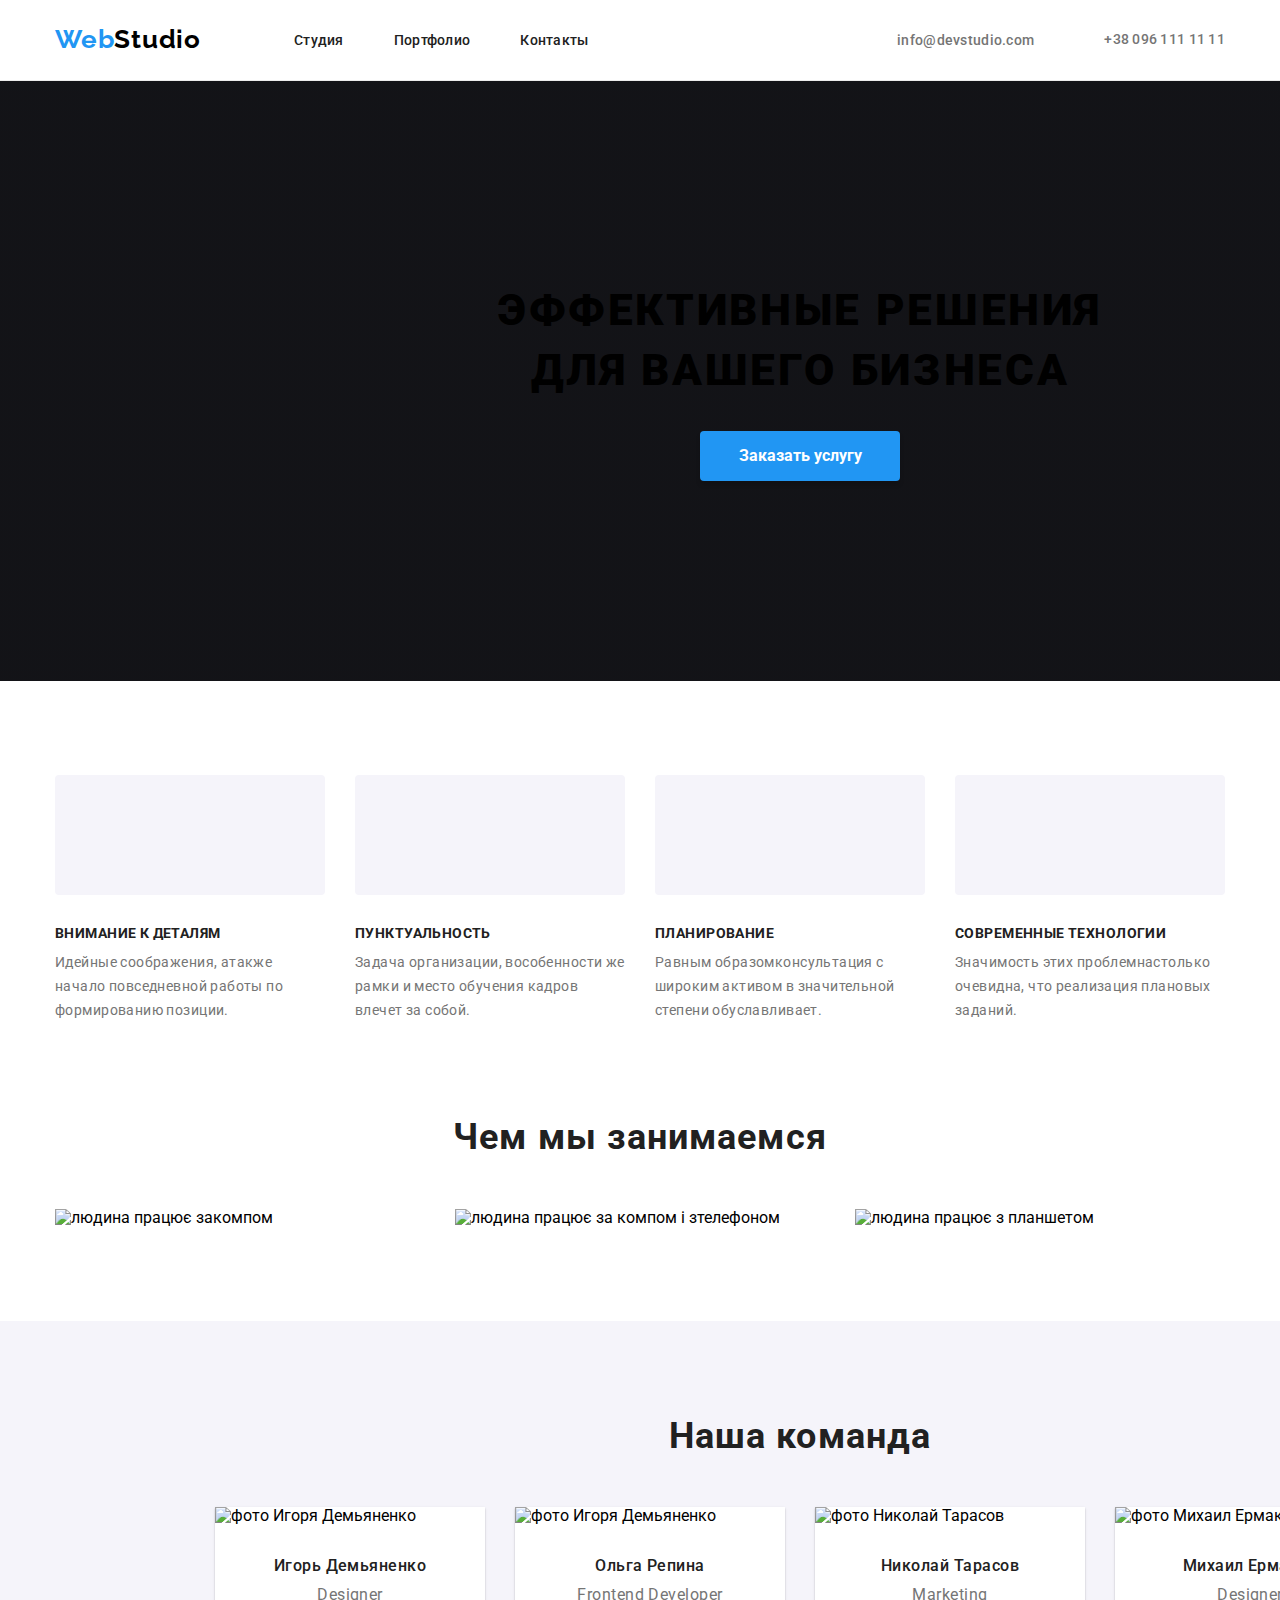
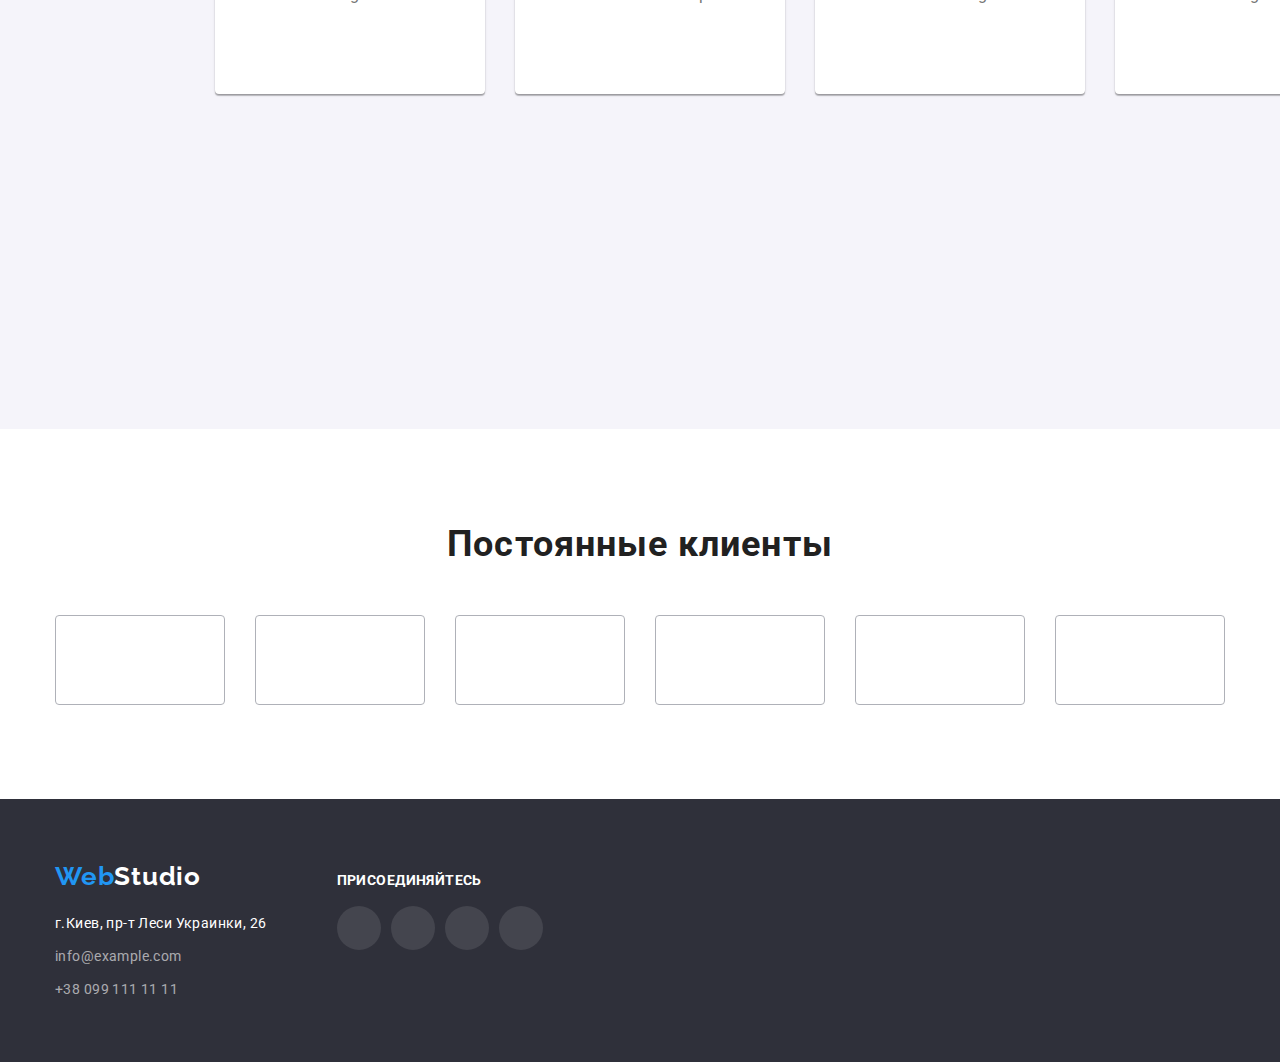
==== index.html @ 455d29f3 "Add files via upload" ====
<!DOCTYPE html>

<html lang="ru">

<head>
    <meta charset="UTF-8">
    <meta name="viewport" content="width=device-width, initial-scale=1.0">
    <title>Studio</title>
    <link rel="stylesheet"
href="https://cdnjs.cloudflare.com/ajax/libs/modern-normalize/1.0.0/modern-normalize.min.css">
    <link rel="stylesheet" href="./style.css">
    <link rel="preconnect" href="https://fonts.gstatic.com"/>
<link href="https://fonts.googleapis.com/css2?family=Raleway:wght@700&family=Roboto:wght@400;500;700;900&display=swap"
rel="stylesheet">
</head>
<body>
        <!--Header-->

            <header class="header">
                <div class="navigation-adress conteiner">
                    <nav class="navigation">
                        <a href="#" class="navigation-link"><span
class="logo-blue">Web</span><span class="logo-black">Studio</span></a>
                        <ul class="navigation-menu">
                            <li class="navigation-item"><a href="#"
class="link-to-swith studio current">Студия</a></li>
                            <li class="navigation-item"><a
href="./portfolio.html" class="link-to-swith">Портфолио</a></li>
                            <li class="navigation-item"><a href="#"
class="link-to-swith">Контакты</a></li>
                        </ul>
                    </nav>
                    <address class="header-adress">
                        <div class="header-adress-logo">
                            <a class="adress-mail-header"href="mailto:info@devstudio.com"><svg class="header-adress-icon" width="16" height="12">
                                <use href="./imagine/symbol-defs.svg#icon-mail"></use></svg>info@devstudio.com</a>
                                <a class="adress-tel-header"href="tel:+380961111111">
                                <svg class="header-adress-icon" width="10" height="16">
                                <use href="./imagine/symbol-defs.svg#icon-tell"></use></svg> +38 096 111 11 11</a>
                        </div>
                    </address>
                </div>
            </header>

    <!--main section-->
    <main>
        <!--HERO-->
         <section>
             <div class="hero-foto">
                <div class="section-hero conteiner">
                    <h1 class="section-h1"> эффективные решения<br> для вашего бизнеса</h1>
                    <button class="modal-btn-header" type="button">Заказать услугу</button>
             </div>
             </div>
            
         </section >
                <!--benefits-->
        
            <section class="benefits">
                <div class="conteiner">
                <h2 class="benefits-h2" hidden> Benefits</h2>
                <ul class="benefits-list">
                    <li class="benefits-list-item icon-antena">
                        <h3 class="benefits-h2"> Внимание к деталям</h3>
                        <P class="benefits-p"> Идейные соображения, атакже начало повседневной работы по формированию позиции. </P>
                    </li>
                    <li class="benefits-list-item icon-clock">
                                                <h3 class="benefits-h2"> Пунктуальность</h3>
                        <P class="benefits-p"> Задача организации, вособенности же рамки и место обучения кадров влечет за собой.
                        </P>
                    </li>
                    <li class="benefits-list-item icon-diagram">
                        
                        <h3 class="benefits-h2">Планирование</h3>
                        <P class="benefits-p"> Равным образомконсультация с широким активом в значительной степени обуславливает.
                        </P>
                    </li>
                    <li class="benefits-list-item icon-astronaut">
                        
                        <h3 class="benefits-h2"> Современные технологии</h3>
                        <P class="benefits-p"> Значимость этих проблемнастолько очевидна, что реализация плановых заданий.</P>
                    </li>
                </ul>
            </div>
            </section>
        

        <!-- what we doing-->
        <section>
                <div class="what-we-doing conteiner">
                    <h2 class="what-we-doing-h2">Чем мы занимаемся</h2>
                    <ul class="what-we-doing-img-list">
                        <li class="what-we-doing-img"><img src="./imagine/box1.jpg" width="370" alt="людина працює закомпом"></li>
                        <li class="what-we-doing-img"><img src="./imagine/box2.jpg" width="370"
                                alt="людина працює за компом і зтелефоном"></li>
                        <li class="what-we-doing-img"><img src="./imagine/box3.jpg" width="370" alt="людина працює з планшетом"></li>
                    </ul>
                </div>
        </section>
               <!--Team-->
       
            <section class="team">
                <div class="div-our-team conteiner">
                <h2 class="our-team">Наша команда</h2>
                 <ul class="our-team-list">
                    <li class="our-team-img"><img src="./imagine/img1.jpg" width="270" alt="фото Игоря Демьяненко">
                        <h3 class="our-team-h3"> Игорь Демьяненко</h3>
                        <p class="our-team-p" lang="en">Designer</P>
                        <ul class="our-team-socil-links">
                            <li class="li-class"><a href="#"> <svg class="our-team-socil-item" width="20" height="20"><use href="./imagine/symbol-defs.svg#icon-ins"></use></svg></a>            
                            </li>
                            <li class="li-class"><a href="#"> <svg class="our-team-socil-item" width="20" height="20"><use href="./imagine/symbol-defs.svg#icon-twit"></use></svg></a> </li>
                            <li class="li-class"><a href="#"> <svg class="our-team-socil-item" width="20" height="20"><use href="./imagine/symbol-defs.svg#icon-fb"></use></svg></a>  </li>
                            <li class="li-class"><a href="#"> <svg class="our-team-socil-item" width="20" height="20"><use href="./imagine/symbol-defs.svg#icon-link"></use></svg></a>  </li>
                        </ul>
                    </li>
                    <li class="our-team-img"><img src="./imagine/img2.jpg" width="270" alt="фото Игоря Демьяненко">
                        <h3 class="our-team-h3"> Ольга Репина</h3>
                        <p class="our-team-p" lang="en">Frontend Developer</p>
                        <ul class="our-team-socil-links">
                            <li class="li-class"><a href="#"> <svg class="our-team-socil-item" width="20" height="20"><use href="./imagine/symbol-defs.svg#icon-ins"></use></svg></a>            
                            </li>
                            <li class="li-class"><a href="#"> <svg class="our-team-socil-item" width="20" height="20"><use href="./imagine/symbol-defs.svg#icon-twit"></use></svg></a> </li>
                            <li class="li-class"><a href="#"> <svg class="our-team-socil-item" width="20" height="20"><use href="./imagine/symbol-defs.svg#icon-fb"></use></svg></a>  </li>
                            <li class="li-class"><a href="#"> <svg class="our-team-socil-item" width="20" height="20"><use href="./imagine/symbol-defs.svg#icon-link"></use></svg></a>  </li>
                        </ul>
                    </li>
                    <li class="our-team-img"><img src="./imagine/img3.jpg" width="270" alt="фото Николай Тарасов">
                        <h3 class="our-team-h3"> Николай Тарасов</h3>
                        <p class="our-team-p" lang="en">Marketing</p>
                        <ul class="our-team-socil-links">
                            <li class="li-class"><a href="#"> <svg class="our-team-socil-item" width="20" height="20"><use href="./imagine/symbol-defs.svg#icon-ins"></use></svg></a>            
                            </li>
                            <li class="li-class"><a href="#"> <svg class="our-team-socil-item" width="20" height="20"><use href="./imagine/symbol-defs.svg#icon-twit"></use></svg></a> </li>
                            <li class="li-class"><a href="#"> <svg class="our-team-socil-item" width="20" height="20"><use href="./imagine/symbol-defs.svg#icon-fb"></use></svg></a>  </li>
                            <li class="li-class"><a href="#"> <svg class="our-team-socil-item" width="20" height="20"><use href="./imagine/symbol-defs.svg#icon-link"></use></svg></a>  </li>
                        </ul>
                    </li>
                    <li class="our-team-img"><img src="./imagine/img4.jpg" width="270" alt="фото Михаил Ермаков">
                        <h3 class="our-team-h3"> Михаил Ермаков</h3>
                        <p class="our-team-p" lang="en">Designer</p>
                        <ul class="our-team-socil-links">
                            <li class="li-class"><a href="#"> <svg class="our-team-socil-item" width="20" height="20"><use href="./imagine/symbol-defs.svg#icon-ins"></use></svg></a>            
                            </li>
                            <li class="li-class"><a href="#"> <svg class="our-team-socil-item" width="20" height="20"><use href="./imagine/symbol-defs.svg#icon-twit"></use></svg></a> </li>
                            <li class="li-class"><a href="#"> <svg class="our-team-socil-item" width="20" height="20"><use href="./imagine/symbol-defs.svg#icon-fb"></use></svg></a>  </li>
                            <li class="li-class"><a href="#"> <svg class="our-team-socil-item" width="20" height="20"><use href="./imagine/symbol-defs.svg#icon-link"></use></svg></a>  </li>
                        </ul>
                    </li>
                </ul>
            </div>
            </section>
            <!-- regular client -->
            <section class="regular-client">
                <div class="regular-client-div conteiner">
                    <h3 class="our-team"> Постоянные клиенты</h3>
                <ul class="regular-client-logo">
                    <li class="regular-client-img logo1"><a href="#"><svg class=svg-logo1><use href="./imagine/symbol-defs(2).svg#icon-logo1"></use></svg></a>
                    </li>
                    <li class="regular-client-img logo2"><a href="#"><svg class=svg-logo1><use href="./imagine/symbol-defs(2).svg#icon-logo2"></use></svg></a>
                    </li>
                    <li class="regular-client-img logo3"><a href="#"><svg class=svg-logo1><use href="./imagine/symbol-defs(2).svg#icon-logo3"></use></svg></a>
                    </li>
                    <li class="regular-client-img logo4"><a href="#"><svg class=svg-logo1><use href="./imagine/symbol-defs(2).svg#icon-logo4"></use></svg></a>
                    </li>
                    <li class="regular-client-img logo5"><a href="#"><svg class=svg-logo1><use href="./imagine/symbol-defs(2).svg#icon-logo5"></use></svg></a>
                    </li>
                    <li class="regular-client-img logo6"><a href="#"><svg class=svg-logo1><use href="./imagine/symbol-defs(2).svg#icon-logo6"></use></svg></a>
                    </li>
                </ul>
                </div>
                 
            </section>
       
    </main>

    <!--Footer-->
            <footer class="footer" >
                <div class="all-footer conteiner">
                    <div class="logo-adress">
                        <a href="#" class="navigation-link footer"><span class="logo-blue">Web</span><span class="logo-white">Studio</span></a>
                        <address class="footer-adress"> <a class="footer-adress-map" href="https://goo.gl/maps/pfqSpMcwWY89Kn897" target="_blank"
                                rel="nofollow noopener">г.Киев, пр-т Леси Украинки, 26</a>
                            <a class="adress-mail-footer" href="mailto:info@example.com">info@example.com</a>
                            <a class="adress-tel-footer" href="tel:+380991111111">+38 099 111 11 11</a>
                        </address>
                       </div>
                        <div class="social-link-b">
                        <b class="appeal">присоединяйтесь</b>
                        <ul class="our-team-socil-links">
                            <li class="li-class"><a href="#"> <svg class="our-team-socil-item" width="20" height="20"><use href="./imagine/symbol-defs.svg#icon-ins"></use></svg></a>            
                            </li>
                            <li class="li-class"><a href="#"> <svg class="our-team-socil-item" width="20" height="20"><use href="./imagine/symbol-defs.svg#icon-twit"></use></svg></a> </li>
                            <li class="li-class"><a href="#"> <svg class="our-team-socil-item" width="20" height="20"><use href="./imagine/symbol-defs.svg#icon-fb"></use></svg></a>  </li>
                            <li class="li-class"><a href="#"> <svg class="our-team-socil-item" width="20" height="20"><use href="./imagine/symbol-defs.svg#icon-link"></use></svg></a>  </li>
                        </ul>
                        </div>
                </div>
                
        </footer>
    

 </body>

</html>
---- style.css ----
ul {
  list-style: none;
}

:root {
  --accent-color: #2196f3;
  --header-logo-lang: "Raleway", sans-serif;
  --main-lang: "Roboto", sans-serif;
  --main-text-color: #757575;
  --text-p: #212121;
}
h1,
h2,
h3,
h4,
h5,
h6 {
  margin: 0;
}
ul,
ol {
  margin: 0;
  padding: 0;
}

p {
  margin: 0;
}
/*Прибирає зайві паддінги в 4 hx*/
img {
  display: block;
  max-width: 100%;
  height: auto;
}
/*overflow: hidden; приховує все, що витікає за межі бордера (бордера-радіуса)*/

body {
  font-family: var(--main-lang);
}

.navigation-menu .current {
  color: #212121;
}
.conteiner {
  width: 1200px;
  padding: 0 15px;
  margin: 0 auto;
  display: flex;
  align-items: center;
}

.conteiner.portfolio {
  width: 1200px;
}
/*---header--*/
.navigation-adress {
  display: flex;
  align-items: center;
  padding-top: 24px;
  padding-bottom: 25px;
  padding-left: 15px;
  padding-right: 15px;
  }

.header {
  max-width: 1600px;
  border-bottom: 1px solid #ECECEC;
  margin: auto;
  }

.header.conteiner {
  display: flex;
}
.navigation {
  display: flex;
}
.navigation-menu {
  display: flex;
  align-items: center;
}
.navigation-link {
  margin-right: 93px;
  align-items: baseline;
}
.header-adress-icon{
  margin-right: 10px;
  fill: #757575;
}
.header-adress-icon:hover,
.header-adress-icon:focus {
  fill: #2196f3;
}

.header-adress {
  margin-left: auto;
  align-items: center;
}
.adress-tel-header {
  margin-left: 50px;
}
.header-adress-logo{
  display: flex;
  align-items: flex-end;
}
a {
  text-decoration: none;
}

.navigation {
  font-family: var(--header-logo-lang);
}
.navigation-link {
  font-family: var(--header-logo-lang);
  font-weight: 700;
  font-size: 26px;
  line-height: 1.192;
  letter-spacing: 0.03em;
}
.navigation-link .logo-blue {
  font-weight: 700;
  font-style: normal;
  font-size: 26px;
  line-height: 1.192;
  letter-spacing: 0.03em;
  color: #2196f3;
}
.navigation-link .logo-black {
  font-weight: 700;
  font-size: 26px;
  line-height: 1.192;
  letter-spacing: 0.03em;
  color: #000000;
}
.navigation-item:not(:last-child) {
  margin-right: 50px;
}
.navigation {
  align-items: stretch;
}
.navigation-item {
  font-family: var(--main-lang);
  font-weight: 500;
  font-size: 14px;
  line-height: 1.142;
  letter-spacing: 0.02em;
  color: var(--text-p);
}
.navigation-item.current {
  color: var(--accent-color);
}

.modal-btn-header {
  display: block;
  margin: 0 auto;
  margin-top: 30px;
  font-style: normal;
  font-weight: 700;
  font-size: 16px;
  line-height: 1.875;
  min-width: 200px;
    background: #2196f3;
  box-shadow: 0px 4px 4px rgba(0, 0, 0, 0.15);
  border-radius: 4px;
  color: #ffffff;
  border: 0;
  cursor: pointer;
  padding: 10px 32px;
}

/* Це спеціально зроблено. Я знаю, що можно було в один клас, але мені
так поки більш зрозуміло */
.adress-mail-header:hover,
.adress-mail-header:focus,
.adress-tel-header:hover,
.adress-tel-header:focus,
.footer-adress-map:hover,
.footer-adress-map:focus,
.adress-tel-footer:hover,
.adress-tel-footer:focus,
.adress-mail-footer:hover,
.adress-mail-footer:focus {
  color: var(--accent-color);
}
.navigation-item.current:hover,
.navigation-item.current:focus,
.link-to-swith:hover,
.link-to-swith:focus {
  color: var(--accent-color);
}
.links-list-item:hover,
.links-list-item:focus,
.modal-btn:hover,
.modal-btn:focus {
  color: #ffffff;
  background: #2196f3;
}

/*---header end---*/

/*---section-hero---*/
.hero-foto{
  width: 1600px;
  height: 600px;
  background-image: linear-gradient( to right, rgba(47, 48, 58, 0.4), rgba(47, 48, 58, 0.4)), url(./imagine/Imgfirstfoto\ \(1\).jpg);
  margin: auto;
  background-color: black;
 }

.section-hero {
  padding-top: 200px;
   padding-bottom: 200px;
    max-width: 1600px;
    height: 600px;
   margin-left: auto;
  margin-right: auto;
  display: block;
     
} 

.adress-mail-header,
.adress-tel-header {
  display: flex;
  font-family: "Roboto", sans-serif;
  font-style: normal;
  font-weight: 500;
  font-size: 14px;
  line-height: 1.142;
  letter-spacing: 0.02em;
  color: #757575;
  align-items: center;
}
.section-h1 {
  margin: 0 auto;
  min-width: 696px;
  font-weight: 900;
  font-size: 44px;
  line-height: 1.363;
  letter-spacing: 0.06em;
  text-transform: uppercase;
  text-align: center;
      justify-content: center;
  /* color: #ffffff; */
}

.links-list-item {
  font-family: "Roboto", sans-serif;
  background: #f5f4fa;
  border-radius: 4px;
  font-weight: 700;
  font-size: 16px;
  line-height: 1.875;
  display: flex;
  align-items: center;
  text-align: center;
  letter-spacing: 0.06em;
  color: #212121;
  border: 0;
  cursor: pointer;
}
.benefits-list-item:not(:last-child) {
  margin-right: 30px;
  min-width: 270px;
}

/*---section-hero end---*/
/*---section-benefits---*/
.benefits-list-item::before{
    width: 270px;
  height: 120px;
  display: block;
  content: "";
  background-color: #F5F4FA;
  border-radius: 4px;
  background-repeat: no-repeat;
  background-position: center;
}
.benefits-list-item.icon-antena::before{
  background-image: url(./imagine/antenna1.svg);
}
.benefits-list-item.icon-clock::before{
  background-image: url(./imagine/clock1.svg);
}
.benefits-list-item.icon-diagram::before{
  background-image: url(./imagine/diagram1.svg);
}
.benefits-list-item.icon-astronaut::before{
  background-image: url(./imagine/astronaut1.svg);
}
.what-we-doing {
  padding-bottom: 94px;
  padding-top: 94px;
  display: block;
  }
.what-we-doing-img-list {
  display: flex;
}
.benefits-h2 {
  margin-bottom: 10px;
}
.benefits-list {
  padding-top: 94px;
  display: flex;
}
.benefits-h2 {
  min-width: 270px;
  margin-top: 30px;
  font-weight: 700;
  font-size: 14px;
  line-height: 1.143;
  letter-spacing: 0.03em;
  text-transform: uppercase;
  color: var(--text-p);
}

.benefits-p {
  font-weight: 400;
  font-size: 14px;
  line-height: 1.714;
  letter-spacing: 0.03em;
  color: var(--main-text-color);
}
/*---section-benefits- end--*/

/*what we doing*/
.what-we-doing-h2 {
  margin-bottom: 50px;
  display: flex;
  justify-content: center;
  min-width: 376px;   
font-weight: 700;
font-size: 36px;
line-height: 1.166;
text-align: center;
letter-spacing: 0.03em;

color: #212121;
}
.what-we-doing-img:not(:last-child) {
  margin-right: 30px;
}

/*what we doing end*/

/*Team*/
.team{
  height: 708px;
  min-width: 1600px;
  background: #F5F4FA;
  
}
.our-team {
  margin-bottom: 50px;
  font-weight: 700;
  font-size: 36px;
  line-height: 1.167;
  text-align: center;
  letter-spacing: 0.03em;
  color: var(--text-p);
}
.our-team-list {
  display: flex;
  justify-content: center;
}
.div-our-team{
  padding-top: 94px;
  padding-bottom: 94px;
  display: block;
}

.our-team-img{
background: #FFFFFF;
box-shadow: 0px 1px 3px rgba(0, 0, 0, 0.12), 0px 1px 1px rgba(0, 0, 0, 0.14), 0px 2px 1px rgba(0, 0, 0, 0.2);
border-radius: 0px 0px 4px 4px;

}
.our-team-img:not(:last-child) {
  margin-right: 30px;
}
.our-team-h3 {
  text-align: center;
  margin-top: 30px;
  margin-bottom: 10px;
  font-weight: 500;
  font-size: 16px;
  line-height: 1.188;
  letter-spacing: 0.03em;
  color: var(--text-p);
}
.our-team-p {
  font-weight: 400;
  font-size: 16px;
  line-height: 1.188;
  text-align: center;
  letter-spacing: 0.03em;
  color: var(--main-text-color);
}
.our-team-socil-item{
  display: block;
  fill: #757575;
    }
.li-class{
padding: 12px 12px;
border-radius: 50%;
}
.our-team-socil-item:hover{
  fill: #FFFFFF;
}
.li-class:hover{
  background-color: var(--accent-color);
}
.li-class:not(:last-child){
margin-right: 10px
} 
.our-team-socil-links{
  display: flex;
  padding: 0;
  margin: 0;
  list-style: none;
  margin-top: 16px;
  margin-bottom: 30px;
  justify-content: center;
 }
 
/*team-end--*/

/* regular cliens */
.svg-logo1:hover,
.svg-logo1:focus{
  fill: #2196f3;
}
.regular-client-div{
  display: block;
  padding-top: 94px;
  padding-bottom: 94px;
}
.regular-client-logo{
  display: flex;
}
.regular-client-img:not(:last-child) {
  margin-right: 30px;
  min-width: 170px;
}
.regular-client-img:hover{
border: 1px solid #2196f3;
}
.regular-client-img{
width: 170px;
height: 90px;
display: block;
content: "";
background-color: #ffffff;
border: 1px solid #AFB1B8;
border-radius: 4px;
background-repeat: no-repeat;
background-position: center;
cursor: pointer;
}
.svg-logo1{
  padding: 20px 63px;
   width: 170px;
  height: 90px;
  fill: #AFB1B8;

}
.svg-logo1{
  padding: 20px 63px;
   width: 170px;
  height: 90px;
  fill: #AFB1B8;

}
.svg-logo2{
  padding: 19px 65px;
   width: 170px;
  height: 90px;
  fill: #AFB1B8;

}
.svg-logo3{
  padding: 24px 64px;
   width: 170px;
  height: 90px;
  fill: #AFB1B8;

}
.svg-logo4{
  padding: 24px 45px;
   width: 170px;
  height: 90px;
  fill: #AFB1B8;

}
.svg-logo5{
  padding: 22px 55px;
   width: 170px;
  height: 90px;
  fill: #AFB1B8;

}
.svg-logo1{
  padding: 22px 41px;
   width: 170px;
  height: 90px;
  fill: #AFB1B8;

}
/* .regular-client-img.logo1::before{
  background-image: url(./imagine/logo1.svg);
}
.regular-client-img.logo2::before{
  background-image: url(./imagine/logo2.svg);
}
.regular-client-img.logo3::before{
  background-image: url(./imagine/logo3.svg);
}
.regular-client-img.logo4::before{
  background-image: url(./imagine/logo4.svg);
      }
.regular-client-img.logo5::before{
  background-image: url(./imagine/logo5.svg);
}
.regular-client-img.logo6::before{
  background-image: url(./imagine/logo6.svg);
} */


/*footer*/
.footer-adress-map {
  font-style: normal;
  text-decoration: none;
  font-weight: 400;
  font-size: 14px;
  line-height: 1.714;
  letter-spacing: 0.03em;
  color: #ffffff;
}
.adress-mail-footer,
.adress-tel-footer {
  font-family: "Roboto", sans-serif;
  font-style: normal;
  font-weight: 400;
  font-size: 14px;
  line-height: 1.714;
  letter-spacing: 0.03em;
  color: rgba(255, 255, 255, 0.6);
}
.footer-adress {
  margin-top: 20px;
}
.footer-adress {
  display: flex;
  flex-direction: column;
}
.footer-adress-map,
.adress-mail-footer {
  margin-bottom: 9px;
}
.footer {
  flex-grow: 1;
  max-width: 1600px;
  background-color: #2F303A;
  margin: auto;
}
.logo-adress{
padding-bottom: 60px;
padding-top: 60px;
margin-right: 70px;

}
.logo-white {
  font-weight: 700;
  font-size: 26px;
  line-height: 1.192;
  letter-spacing: 0.03em;
  color: #ffffff;
}
.appeal{
font-style: normal;
font-weight: 700;
font-size: 14px;
line-height: 1.142;
letter-spacing: 0.03em;
text-transform: uppercase;
color: #FFFFFF;
}
.social-link-b{
  padding-top: 72px;
  
}
.all-footer{
display: flex;
align-items:baseline;
}
.social-item{
  display: flex;
  margin-top: 20px;
}
.footer .our-team-socil-item{
  fill:#FFFFFF ;
}
.footer .li-class{
 background: rgba(255, 255, 255, 0.1);
}
.footer .li-class:hover,
.footer .li-class:focus
{
 background: var(--accent-color);
}

/*footer end*/

/* Portfolio */
.portfolio-main{
  max-width: 1600px;
  margin: auto;
}
.portfolio-main-div{
display: block;
}
.links-list {
  display: flex;
  justify-content: center;
  padding-top: 94px;
  padding-bottom: 50px;
}
.links-list-item {
  min-width: 73px;
  display: block;
  font-family: "Roboto", sans-serif;
  font-weight: 500;
  font-size: 16px;
  border-radius: 4px;
  line-height: 1.625;
  letter-spacing: 0.03em;
  color: var(--text-p);
  padding: 6px 22px;
}

.link-list-btn:not(:last-child) {
  margin-right: 8px;
}

.portfolio-projects-fig {
  font-style: normal;
  font-weight: 700;
  font-size: 18px;
  line-height: 2;
  letter-spacing: 0.06em;
  color: var(--text-p);
}
.portfolio-projects-p {
  font-style: normal;
  font-weight: 400;
  font-size: 16px;
  line-height: 1.875;
  letter-spacing: 0.03em;
  color: var(--main-text-color);
}
.portfolio-projects {
  display: flex;
  flex-wrap: wrap;
  padding-bottom: 94px;
   }

.portfolio-projects-link {
  min-width: 370px;
  margin-left: 30px;
  margin-bottom: 30px;
  flex-basis: calc(100% / 3 - 30px);
}
.portfolio-projects-link:hover{
  box-shadow: 0px 1px 1px rgba(0, 0, 0, 0.12), 0px 4px 4px rgba(0, 0, 0, 0.06), 1px 4px 6px rgba(0, 0, 0, 0.16);
}
  .border-link{
  border-right: 1px solid #EEEEEE;
  border-left: 1px solid #EEEEEE;
  border-bottom: 1px solid #EEEEEE;
  padding: 20px 24px;
  }

.portfolio-projects-link:nth-child(-n + 3) {
  margin-top: 0;
}
.portfolio-projects-link:nth-child(3n + 1) {
  margin-left: 0;
}

.visiility {
  visibility: hidden;
}
a:visited.footer-adress-map {
  color: #ffffff;
}

a:visited.link-to-swith.studio {
  color: #2196f3;
}
a:visited.adress-mail-footer,
.adress-tel-footer {
  color: rgba(255, 255, 255, 0.6);
}
/* a:visited.link-to-swith {
  color: #212121;
} */
.link-to-swith {
  color: #212121;
}
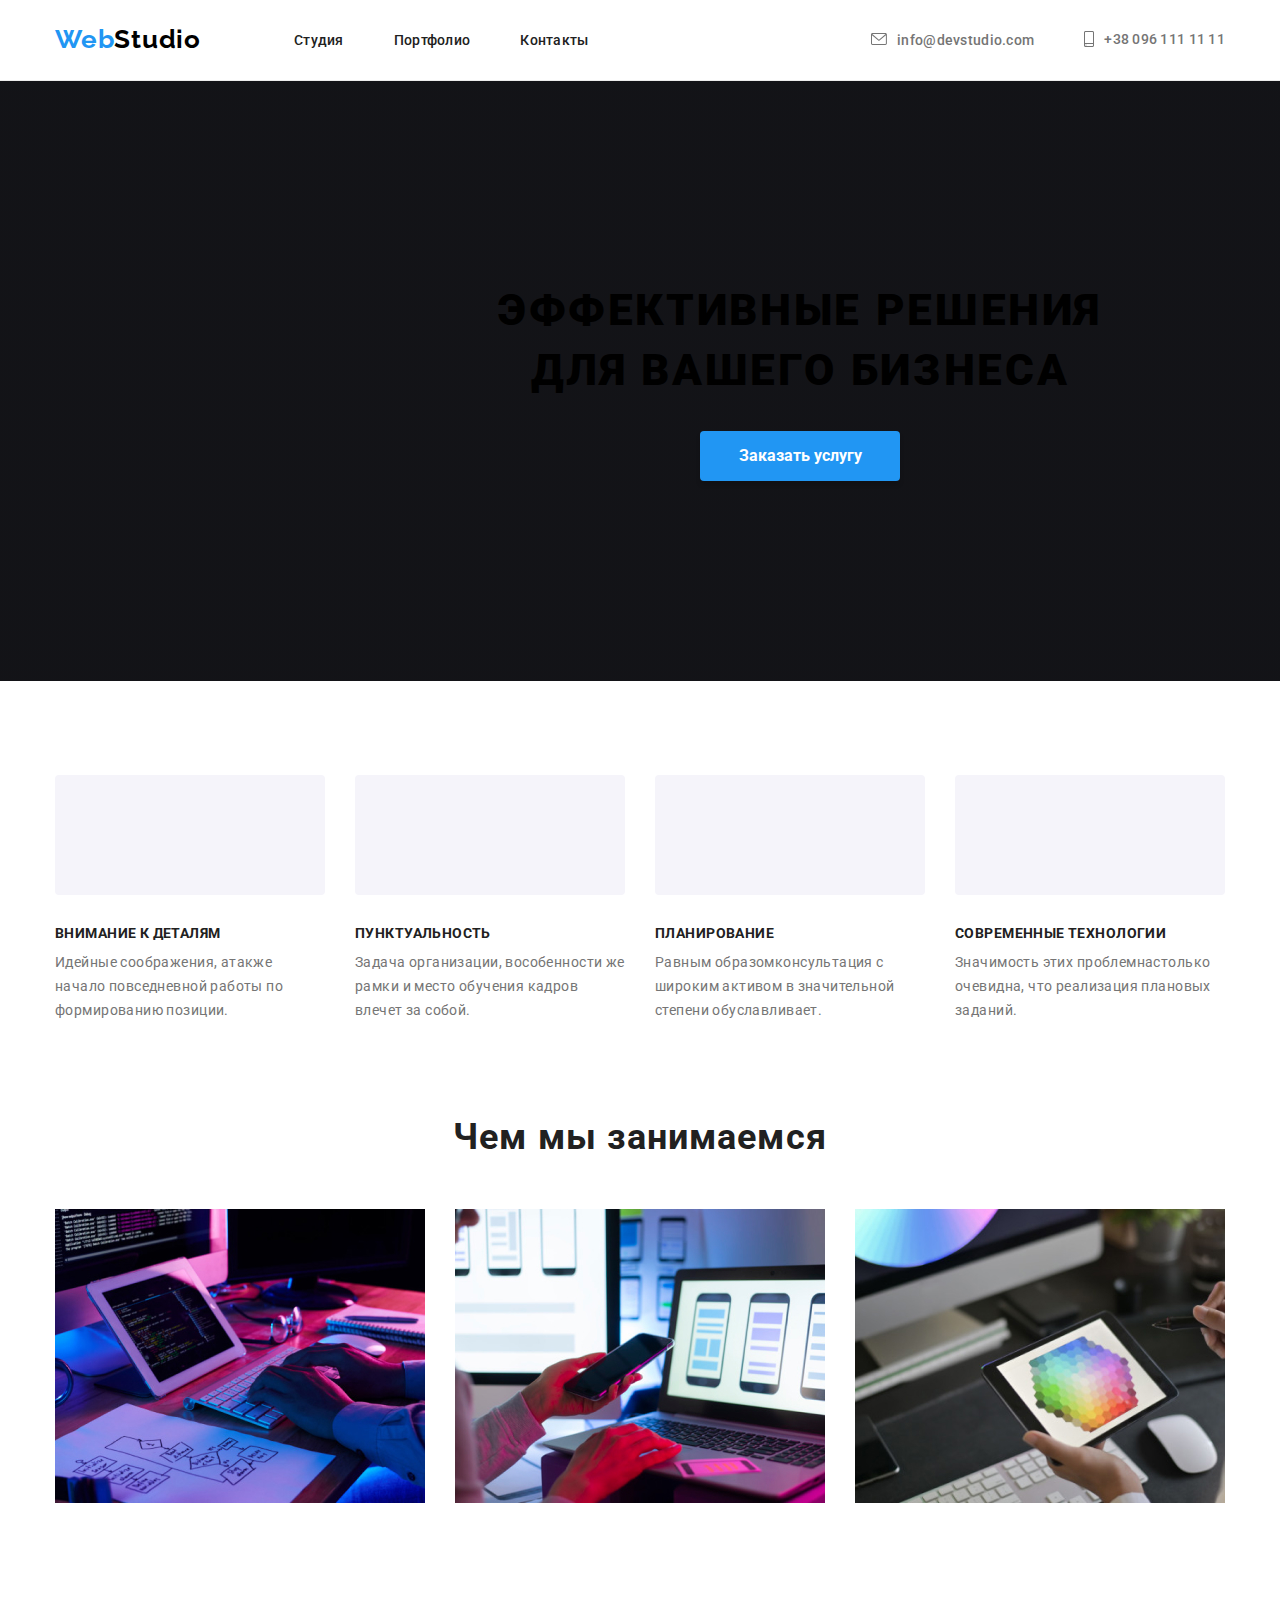
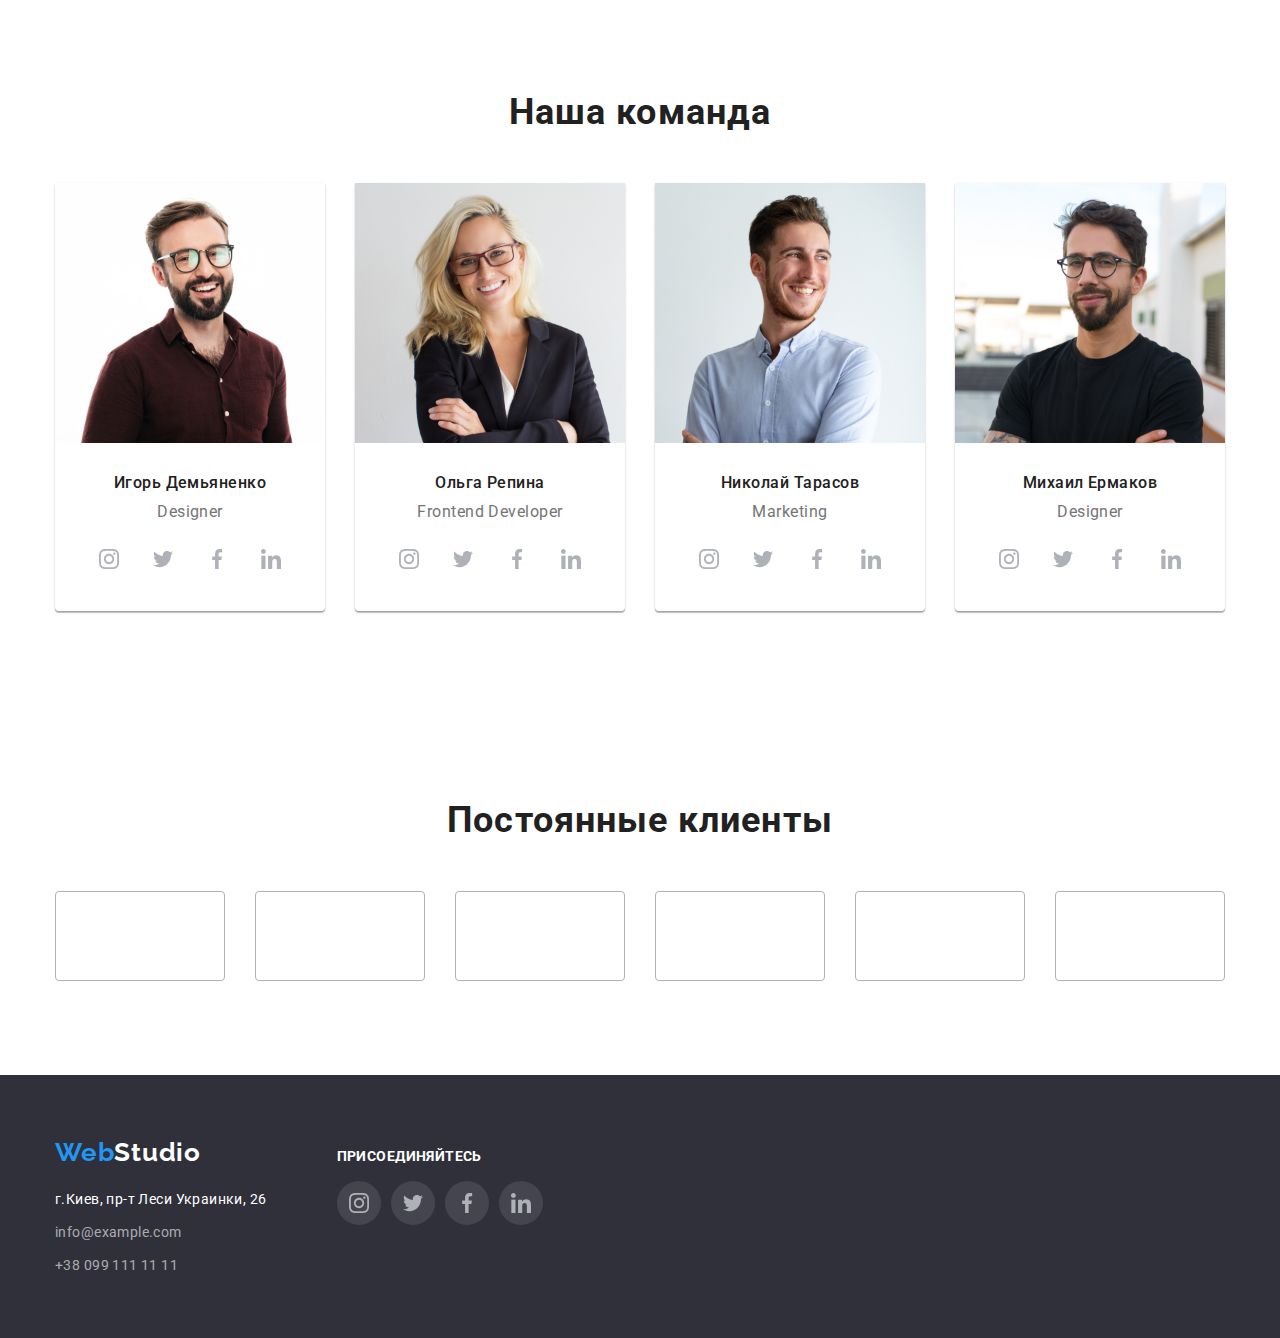
==== commit c9a30da2: "ДЗ4" ====
--- a/index.html
+++ b/index.html
@@ -7,199 +7,261 @@
     <meta name="viewport" content="width=device-width, initial-scale=1.0">
     <title>Studio</title>
     <link rel="stylesheet"
-href="https://cdnjs.cloudflare.com/ajax/libs/modern-normalize/1.0.0/modern-normalize.min.css">
+        href="https://cdnjs.cloudflare.com/ajax/libs/modern-normalize/1.0.0/modern-normalize.min.css">
     <link rel="stylesheet" href="./style.css">
-    <link rel="preconnect" href="https://fonts.gstatic.com"/>
-<link href="https://fonts.googleapis.com/css2?family=Raleway:wght@700&family=Roboto:wght@400;500;700;900&display=swap"
-rel="stylesheet">
+    <link rel="preconnect" href="https://fonts.gstatic.com" />
+    <link
+        href="https://fonts.googleapis.com/css2?family=Raleway:wght@700&family=Roboto:wght@400;500;700;900&display=swap"
+        rel="stylesheet">
 </head>
+
 <body>
-        <!--Header-->
-
-            <header class="header">
-                <div class="navigation-adress conteiner">
-                    <nav class="navigation">
-                        <a href="#" class="navigation-link"><span
-class="logo-blue">Web</span><span class="logo-black">Studio</span></a>
-                        <ul class="navigation-menu">
-                            <li class="navigation-item"><a href="#"
-class="link-to-swith studio current">Студия</a></li>
-                            <li class="navigation-item"><a
-href="./portfolio.html" class="link-to-swith">Портфолио</a></li>
-                            <li class="navigation-item"><a href="#"
-class="link-to-swith">Контакты</a></li>
-                        </ul>
-                    </nav>
-                    <address class="header-adress">
-                        <div class="header-adress-logo">
-                            <a class="adress-mail-header"href="mailto:info@devstudio.com"><svg class="header-adress-icon" width="16" height="12">
-                                <use href="./imagine/symbol-defs.svg#icon-mail"></use></svg>info@devstudio.com</a>
-                                <a class="adress-tel-header"href="tel:+380961111111">
-                                <svg class="header-adress-icon" width="10" height="16">
-                                <use href="./imagine/symbol-defs.svg#icon-tell"></use></svg> +38 096 111 11 11</a>
-                        </div>
-                    </address>
+    <!--Header-->
+
+    <header class="header">
+        <div class="navigation-adress conteiner">
+            <nav class="navigation">
+                <a href="#" class="navigation-link"><span class="logo-blue">Web</span><span
+                        class="logo-black">Studio</span></a>
+                <ul class="navigation-menu">
+                    <li class="navigation-item"><a href="#" class="link-to-swith studio current">Студия</a></li>
+                    <li class="navigation-item"><a href="./portfolio.html" class="link-to-swith">Портфолио</a></li>
+                    <li class="navigation-item"><a href="#" class="link-to-swith">Контакты</a></li>
+                </ul>
+            </nav>
+            <address class="header-adress">
+                <div class="header-adress-logo">
+                    <a class="adress-mail-header" href="mailto:info@devstudio.com"><svg class="header-adress-icon"
+                            width="16" height="12">
+                            <use href="./imagine/symbol-defs.svg#icon-mail"></use>
+                        </svg>info@devstudio.com</a>
+                    <a class="adress-tel-header" href="tel:+380961111111">
+                        <svg class="header-adress-icon" width="10" height="16">
+                            <use href="./imagine/symbol-defs.svg#icon-tell"></use>
+                        </svg> +38 096 111 11 11</a>
                 </div>
-            </header>
+            </address>
+        </div>
+    </header>
 
     <!--main section-->
     <main>
         <!--HERO-->
-         <section>
-             <div class="hero-foto">
+        <section>
+            <div class="hero-foto">
                 <div class="section-hero conteiner">
                     <h1 class="section-h1"> эффективные решения<br> для вашего бизнеса</h1>
                     <button class="modal-btn-header" type="button">Заказать услугу</button>
-             </div>
-             </div>
-            
-         </section >
-                <!--benefits-->
-        
-            <section class="benefits">
-                <div class="conteiner">
+                </div>
+            </div>
+
+        </section>
+        <!--benefits-->
+
+        <section class="benefits">
+            <div class="conteiner">
                 <h2 class="benefits-h2" hidden> Benefits</h2>
                 <ul class="benefits-list">
                     <li class="benefits-list-item icon-antena">
                         <h3 class="benefits-h2"> Внимание к деталям</h3>
-                        <P class="benefits-p"> Идейные соображения, атакже начало повседневной работы по формированию позиции. </P>
+                        <P class="benefits-p"> Идейные соображения, атакже начало повседневной работы по формированию
+                            позиции. </P>
                     </li>
                     <li class="benefits-list-item icon-clock">
-                                                <h3 class="benefits-h2"> Пунктуальность</h3>
-                        <P class="benefits-p"> Задача организации, вособенности же рамки и место обучения кадров влечет за собой.
+                        <h3 class="benefits-h2"> Пунктуальность</h3>
+                        <P class="benefits-p"> Задача организации, вособенности же рамки и место обучения кадров влечет
+                            за собой.
                         </P>
                     </li>
                     <li class="benefits-list-item icon-diagram">
-                        
+
                         <h3 class="benefits-h2">Планирование</h3>
-                        <P class="benefits-p"> Равным образомконсультация с широким активом в значительной степени обуславливает.
+                        <P class="benefits-p"> Равным образомконсультация с широким активом в значительной степени
+                            обуславливает.
                         </P>
                     </li>
                     <li class="benefits-list-item icon-astronaut">
-                        
+
                         <h3 class="benefits-h2"> Современные технологии</h3>
-                        <P class="benefits-p"> Значимость этих проблемнастолько очевидна, что реализация плановых заданий.</P>
-                    </li>
-                </ul>
-            </div>
-            </section>
-        
+                        <P class="benefits-p"> Значимость этих проблемнастолько очевидна, что реализация плановых
+                            заданий.</P>
+                    </li>
+                </ul>
+            </div>
+        </section>
+
 
         <!-- what we doing-->
-        <section>
-                <div class="what-we-doing conteiner">
-                    <h2 class="what-we-doing-h2">Чем мы занимаемся</h2>
-                    <ul class="what-we-doing-img-list">
-                        <li class="what-we-doing-img"><img src="./imagine/box1.jpg" width="370" alt="людина працює закомпом"></li>
-                        <li class="what-we-doing-img"><img src="./imagine/box2.jpg" width="370"
-                                alt="людина працює за компом і зтелефоном"></li>
-                        <li class="what-we-doing-img"><img src="./imagine/box3.jpg" width="370" alt="людина працює з планшетом"></li>
-                    </ul>
-                </div>
-        </section>
-               <!--Team-->
-       
-            <section class="team">
-                <div class="div-our-team conteiner">
+        <section class="what-we-doing-section">
+            <div class="what-we-doing conteiner">
+                <h2 class="what-we-doing-h2">Чем мы занимаемся</h2>
+                <ul class="what-we-doing-img-list">
+                    <li class="what-we-doing-img"><img src="./imagine/box1.jpg" width="370"
+                            alt="людина працює закомпом"></li>
+                    <li class="what-we-doing-img"><img src="./imagine/box2.jpg" width="370"
+                            alt="людина працює за компом і зтелефоном"></li>
+                    <li class="what-we-doing-img"><img src="./imagine/box3.jpg" width="370"
+                            alt="людина працює з планшетом"></li>
+                </ul>
+            </div>
+        </section>
+        <!--Team-->
+
+        <section class="team-section">
+            <div class="div-our-team conteiner">
                 <h2 class="our-team">Наша команда</h2>
-                 <ul class="our-team-list">
+                <ul class="our-team-list">
                     <li class="our-team-img"><img src="./imagine/img1.jpg" width="270" alt="фото Игоря Демьяненко">
                         <h3 class="our-team-h3"> Игорь Демьяненко</h3>
                         <p class="our-team-p" lang="en">Designer</P>
                         <ul class="our-team-socil-links">
-                            <li class="li-class"><a href="#"> <svg class="our-team-socil-item" width="20" height="20"><use href="./imagine/symbol-defs.svg#icon-ins"></use></svg></a>            
-                            </li>
-                            <li class="li-class"><a href="#"> <svg class="our-team-socil-item" width="20" height="20"><use href="./imagine/symbol-defs.svg#icon-twit"></use></svg></a> </li>
-                            <li class="li-class"><a href="#"> <svg class="our-team-socil-item" width="20" height="20"><use href="./imagine/symbol-defs.svg#icon-fb"></use></svg></a>  </li>
-                            <li class="li-class"><a href="#"> <svg class="our-team-socil-item" width="20" height="20"><use href="./imagine/symbol-defs.svg#icon-link"></use></svg></a>  </li>
+                            <li class="li-class"><a href="#"> <svg class="our-team-socil-item" width="20" height="20">
+                                        <use href="./imagine/symbol-defs.svg#icon-ins"></use>
+                                    </svg></a>
+                            </li>
+                            <li class="li-class"><a href="#"> <svg class="our-team-socil-item" width="20" height="20">
+                                        <use href="./imagine/symbol-defs.svg#icon-twit"></use>
+                                    </svg></a> </li>
+                            <li class="li-class"><a href="#"> <svg class="our-team-socil-item" width="20" height="20">
+                                        <use href="./imagine/symbol-defs.svg#icon-fb"></use>
+                                    </svg></a> </li>
+                            <li class="li-class"><a href="#"> <svg class="our-team-socil-item" width="20" height="20">
+                                        <use href="./imagine/symbol-defs.svg#icon-link"></use>
+                                    </svg></a> </li>
                         </ul>
                     </li>
                     <li class="our-team-img"><img src="./imagine/img2.jpg" width="270" alt="фото Игоря Демьяненко">
                         <h3 class="our-team-h3"> Ольга Репина</h3>
                         <p class="our-team-p" lang="en">Frontend Developer</p>
                         <ul class="our-team-socil-links">
-                            <li class="li-class"><a href="#"> <svg class="our-team-socil-item" width="20" height="20"><use href="./imagine/symbol-defs.svg#icon-ins"></use></svg></a>            
-                            </li>
-                            <li class="li-class"><a href="#"> <svg class="our-team-socil-item" width="20" height="20"><use href="./imagine/symbol-defs.svg#icon-twit"></use></svg></a> </li>
-                            <li class="li-class"><a href="#"> <svg class="our-team-socil-item" width="20" height="20"><use href="./imagine/symbol-defs.svg#icon-fb"></use></svg></a>  </li>
-                            <li class="li-class"><a href="#"> <svg class="our-team-socil-item" width="20" height="20"><use href="./imagine/symbol-defs.svg#icon-link"></use></svg></a>  </li>
+                            <li class="li-class"><a href="#"> <svg class="our-team-socil-item" width="20" height="20">
+                                        <use href="./imagine/symbol-defs.svg#icon-ins"></use>
+                                    </svg></a>
+                            </li>
+                            <li class="li-class"><a href="#"> <svg class="our-team-socil-item" width="20" height="20">
+                                        <use href="./imagine/symbol-defs.svg#icon-twit"></use>
+                                    </svg></a> </li>
+                            <li class="li-class"><a href="#"> <svg class="our-team-socil-item" width="20" height="20">
+                                        <use href="./imagine/symbol-defs.svg#icon-fb"></use>
+                                    </svg></a> </li>
+                            <li class="li-class"><a href="#"> <svg class="our-team-socil-item" width="20" height="20">
+                                        <use href="./imagine/symbol-defs.svg#icon-link"></use>
+                                    </svg></a> </li>
                         </ul>
                     </li>
                     <li class="our-team-img"><img src="./imagine/img3.jpg" width="270" alt="фото Николай Тарасов">
                         <h3 class="our-team-h3"> Николай Тарасов</h3>
                         <p class="our-team-p" lang="en">Marketing</p>
                         <ul class="our-team-socil-links">
-                            <li class="li-class"><a href="#"> <svg class="our-team-socil-item" width="20" height="20"><use href="./imagine/symbol-defs.svg#icon-ins"></use></svg></a>            
-                            </li>
-                            <li class="li-class"><a href="#"> <svg class="our-team-socil-item" width="20" height="20"><use href="./imagine/symbol-defs.svg#icon-twit"></use></svg></a> </li>
-                            <li class="li-class"><a href="#"> <svg class="our-team-socil-item" width="20" height="20"><use href="./imagine/symbol-defs.svg#icon-fb"></use></svg></a>  </li>
-                            <li class="li-class"><a href="#"> <svg class="our-team-socil-item" width="20" height="20"><use href="./imagine/symbol-defs.svg#icon-link"></use></svg></a>  </li>
+                            <li class="li-class"><a href="#"> <svg class="our-team-socil-item" width="20" height="20">
+                                        <use href="./imagine/symbol-defs.svg#icon-ins"></use>
+                                    </svg></a>
+                            </li>
+                            <li class="li-class"><a href="#"> <svg class="our-team-socil-item" width="20" height="20">
+                                        <use href="./imagine/symbol-defs.svg#icon-twit"></use>
+                                    </svg></a> </li>
+                            <li class="li-class"><a href="#"> <svg class="our-team-socil-item" width="20" height="20">
+                                        <use href="./imagine/symbol-defs.svg#icon-fb"></use>
+                                    </svg></a> </li>
+                            <li class="li-class"><a href="#"> <svg class="our-team-socil-item" width="20" height="20">
+                                        <use href="./imagine/symbol-defs.svg#icon-link"></use>
+                                    </svg></a> </li>
                         </ul>
                     </li>
                     <li class="our-team-img"><img src="./imagine/img4.jpg" width="270" alt="фото Михаил Ермаков">
                         <h3 class="our-team-h3"> Михаил Ермаков</h3>
                         <p class="our-team-p" lang="en">Designer</p>
                         <ul class="our-team-socil-links">
-                            <li class="li-class"><a href="#"> <svg class="our-team-socil-item" width="20" height="20"><use href="./imagine/symbol-defs.svg#icon-ins"></use></svg></a>            
-                            </li>
-                            <li class="li-class"><a href="#"> <svg class="our-team-socil-item" width="20" height="20"><use href="./imagine/symbol-defs.svg#icon-twit"></use></svg></a> </li>
-                            <li class="li-class"><a href="#"> <svg class="our-team-socil-item" width="20" height="20"><use href="./imagine/symbol-defs.svg#icon-fb"></use></svg></a>  </li>
-                            <li class="li-class"><a href="#"> <svg class="our-team-socil-item" width="20" height="20"><use href="./imagine/symbol-defs.svg#icon-link"></use></svg></a>  </li>
-                        </ul>
-                    </li>
-                </ul>
-            </div>
-            </section>
-            <!-- regular client -->
-            <section class="regular-client">
-                <div class="regular-client-div conteiner">
-                    <h3 class="our-team"> Постоянные клиенты</h3>
+                            <li class="li-class"><a href="#"> <svg class="our-team-socil-item" width="20" height="20">
+                                        <use href="./imagine/symbol-defs.svg#icon-ins"></use>
+                                    </svg></a>
+                            </li>
+                            <li class="li-class"><a href="#"> <svg class="our-team-socil-item" width="20" height="20">
+                                        <use href="./imagine/symbol-defs.svg#icon-twit"></use>
+                                    </svg></a> </li>
+                            <li class="li-class"><a href="#"> <svg class="our-team-socil-item" width="20" height="20">
+                                        <use href="./imagine/symbol-defs.svg#icon-fb"></use>
+                                    </svg></a> </li>
+                            <li class="li-class"><a href="#"> <svg class="our-team-socil-item" width="20" height="20">
+                                        <use href="./imagine/symbol-defs.svg#icon-link"></use>
+                                    </svg></a> </li>
+                        </ul>
+                    </li>
+                </ul>
+            </div>
+        </section>
+        <!-- regular client -->
+        <section class="regular-client">
+            <div class="regular-client-div conteiner">
+                <h3 class="our-team"> Постоянные клиенты</h3>
                 <ul class="regular-client-logo">
-                    <li class="regular-client-img logo1"><a href="#"><svg class=svg-logo1><use href="./imagine/symbol-defs(2).svg#icon-logo1"></use></svg></a>
-                    </li>
-                    <li class="regular-client-img logo2"><a href="#"><svg class=svg-logo1><use href="./imagine/symbol-defs(2).svg#icon-logo2"></use></svg></a>
-                    </li>
-                    <li class="regular-client-img logo3"><a href="#"><svg class=svg-logo1><use href="./imagine/symbol-defs(2).svg#icon-logo3"></use></svg></a>
-                    </li>
-                    <li class="regular-client-img logo4"><a href="#"><svg class=svg-logo1><use href="./imagine/symbol-defs(2).svg#icon-logo4"></use></svg></a>
-                    </li>
-                    <li class="regular-client-img logo5"><a href="#"><svg class=svg-logo1><use href="./imagine/symbol-defs(2).svg#icon-logo5"></use></svg></a>
-                    </li>
-                    <li class="regular-client-img logo6"><a href="#"><svg class=svg-logo1><use href="./imagine/symbol-defs(2).svg#icon-logo6"></use></svg></a>
-                    </li>
-                </ul>
-                </div>
-                 
-            </section>
-       
+                    <li class="regular-client-img logo1"><a href="#"><svg class=svg-logo1>
+                                <use href="./imagine/symbol-defs(2).svg#icon-logo1"></use>
+                            </svg></a>
+                    </li>
+                    <li class="regular-client-img logo2"><a href="#"><svg class=svg-logo1>
+                                <use href="./imagine/symbol-defs(2).svg#icon-logo2"></use>
+                            </svg></a>
+                    </li>
+                    <li class="regular-client-img logo3"><a href="#"><svg class=svg-logo1>
+                                <use href="./imagine/symbol-defs(2).svg#icon-logo3"></use>
+                            </svg></a>
+                    </li>
+                    <li class="regular-client-img logo4"><a href="#"><svg class=svg-logo1>
+                                <use href="./imagine/symbol-defs(2).svg#icon-logo4"></use>
+                            </svg></a>
+                    </li>
+                    <li class="regular-client-img logo5"><a href="#"><svg class=svg-logo1>
+                                <use href="./imagine/symbol-defs(2).svg#icon-logo5"></use>
+                            </svg></a>
+                    </li>
+                    <li class="regular-client-img logo6"><a href="#"><svg class=svg-logo1>
+                                <use href="./imagine/symbol-defs(2).svg#icon-logo6"></use>
+                            </svg></a>
+                    </li>
+                </ul>
+            </div>
+
+        </section>
+
     </main>
 
     <!--Footer-->
-            <footer class="footer" >
-                <div class="all-footer conteiner">
-                    <div class="logo-adress">
-                        <a href="#" class="navigation-link footer"><span class="logo-blue">Web</span><span class="logo-white">Studio</span></a>
-                        <address class="footer-adress"> <a class="footer-adress-map" href="https://goo.gl/maps/pfqSpMcwWY89Kn897" target="_blank"
-                                rel="nofollow noopener">г.Киев, пр-т Леси Украинки, 26</a>
-                            <a class="adress-mail-footer" href="mailto:info@example.com">info@example.com</a>
-                            <a class="adress-tel-footer" href="tel:+380991111111">+38 099 111 11 11</a>
-                        </address>
-                       </div>
-                        <div class="social-link-b">
-                        <b class="appeal">присоединяйтесь</b>
-                        <ul class="our-team-socil-links">
-                            <li class="li-class"><a href="#"> <svg class="our-team-socil-item" width="20" height="20"><use href="./imagine/symbol-defs.svg#icon-ins"></use></svg></a>            
-                            </li>
-                            <li class="li-class"><a href="#"> <svg class="our-team-socil-item" width="20" height="20"><use href="./imagine/symbol-defs.svg#icon-twit"></use></svg></a> </li>
-                            <li class="li-class"><a href="#"> <svg class="our-team-socil-item" width="20" height="20"><use href="./imagine/symbol-defs.svg#icon-fb"></use></svg></a>  </li>
-                            <li class="li-class"><a href="#"> <svg class="our-team-socil-item" width="20" height="20"><use href="./imagine/symbol-defs.svg#icon-link"></use></svg></a>  </li>
-                        </ul>
-                        </div>
-                </div>
-                
-        </footer>
-    
-
- </body>
+    <footer class="footer">
+        <div class="all-footer conteiner">
+            <div class="logo-adress">
+                <a href="#" class="navigation-link footer"><span class="logo-blue">Web</span><span
+                        class="logo-white">Studio</span></a>
+                <address class="footer-adress"> <a class="footer-adress-map"
+                        href="https://goo.gl/maps/pfqSpMcwWY89Kn897" target="_blank" rel="nofollow noopener">г.Киев,
+                        пр-т Леси Украинки, 26</a>
+                    <a class="adress-mail-footer" href="mailto:info@example.com">info@example.com</a>
+                    <a class="adress-tel-footer" href="tel:+380991111111">+38 099 111 11 11</a>
+                </address>
+            </div>
+            <div class="social-link-b">
+                <b class="appeal">присоединяйтесь</b>
+                <ul class="our-team-socil-links">
+                    <li class="li-class"><a href="#"> <svg class="our-team-socil-item" width="20" height="20">
+                                <use href="./imagine/symbol-defs.svg#icon-ins"></use>
+                            </svg></a>
+                    </li>
+                    <li class="li-class"><a href="#"> <svg class="our-team-socil-item" width="20" height="20">
+                                <use href="./imagine/symbol-defs.svg#icon-twit"></use>
+                            </svg></a> </li>
+                    <li class="li-class"><a href="#"> <svg class="our-team-socil-item" width="20" height="20">
+                                <use href="./imagine/symbol-defs.svg#icon-fb"></use>
+                            </svg></a> </li>
+                    <li class="li-class"><a href="#"> <svg class="our-team-socil-item" width="20" height="20">
+                                <use href="./imagine/symbol-defs.svg#icon-link"></use>
+                            </svg></a> </li>
+                </ul>
+            </div>
+        </div>
+
+    </footer>
+
+
+</body>
 
 </html>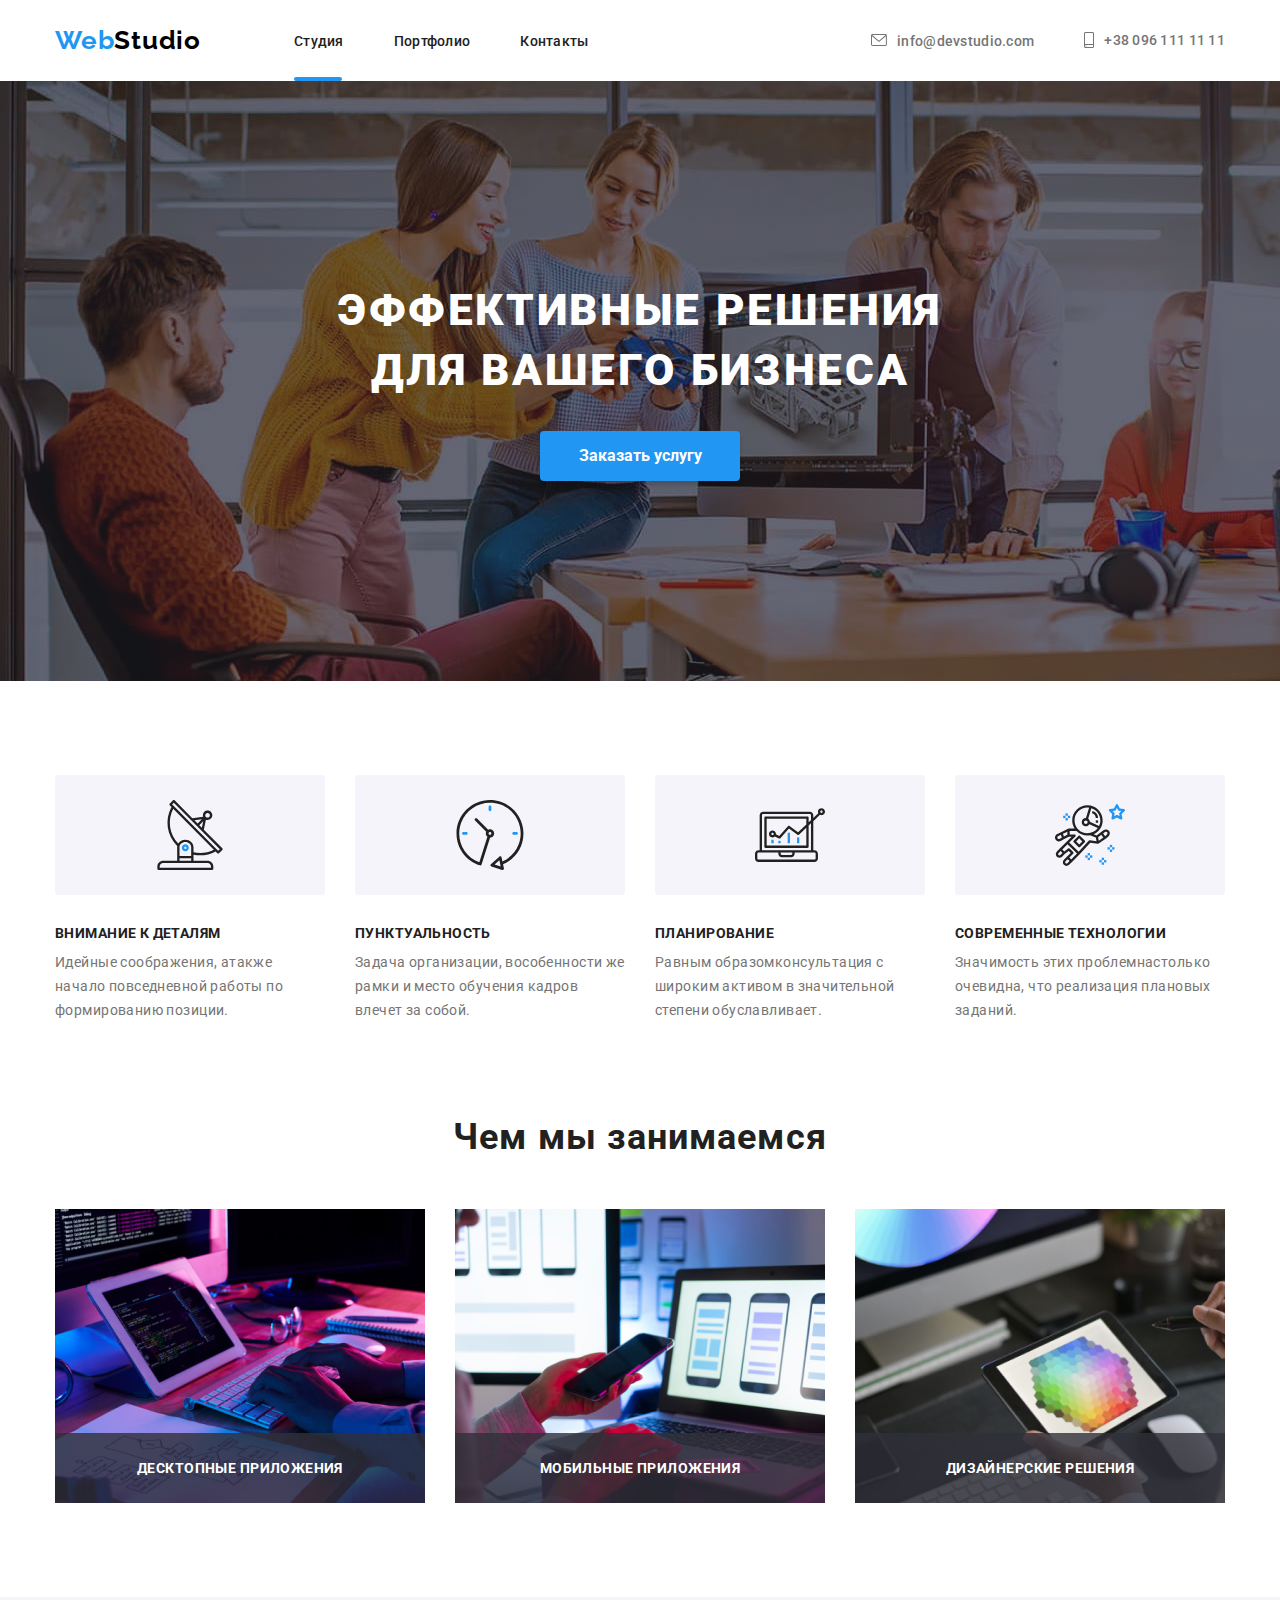
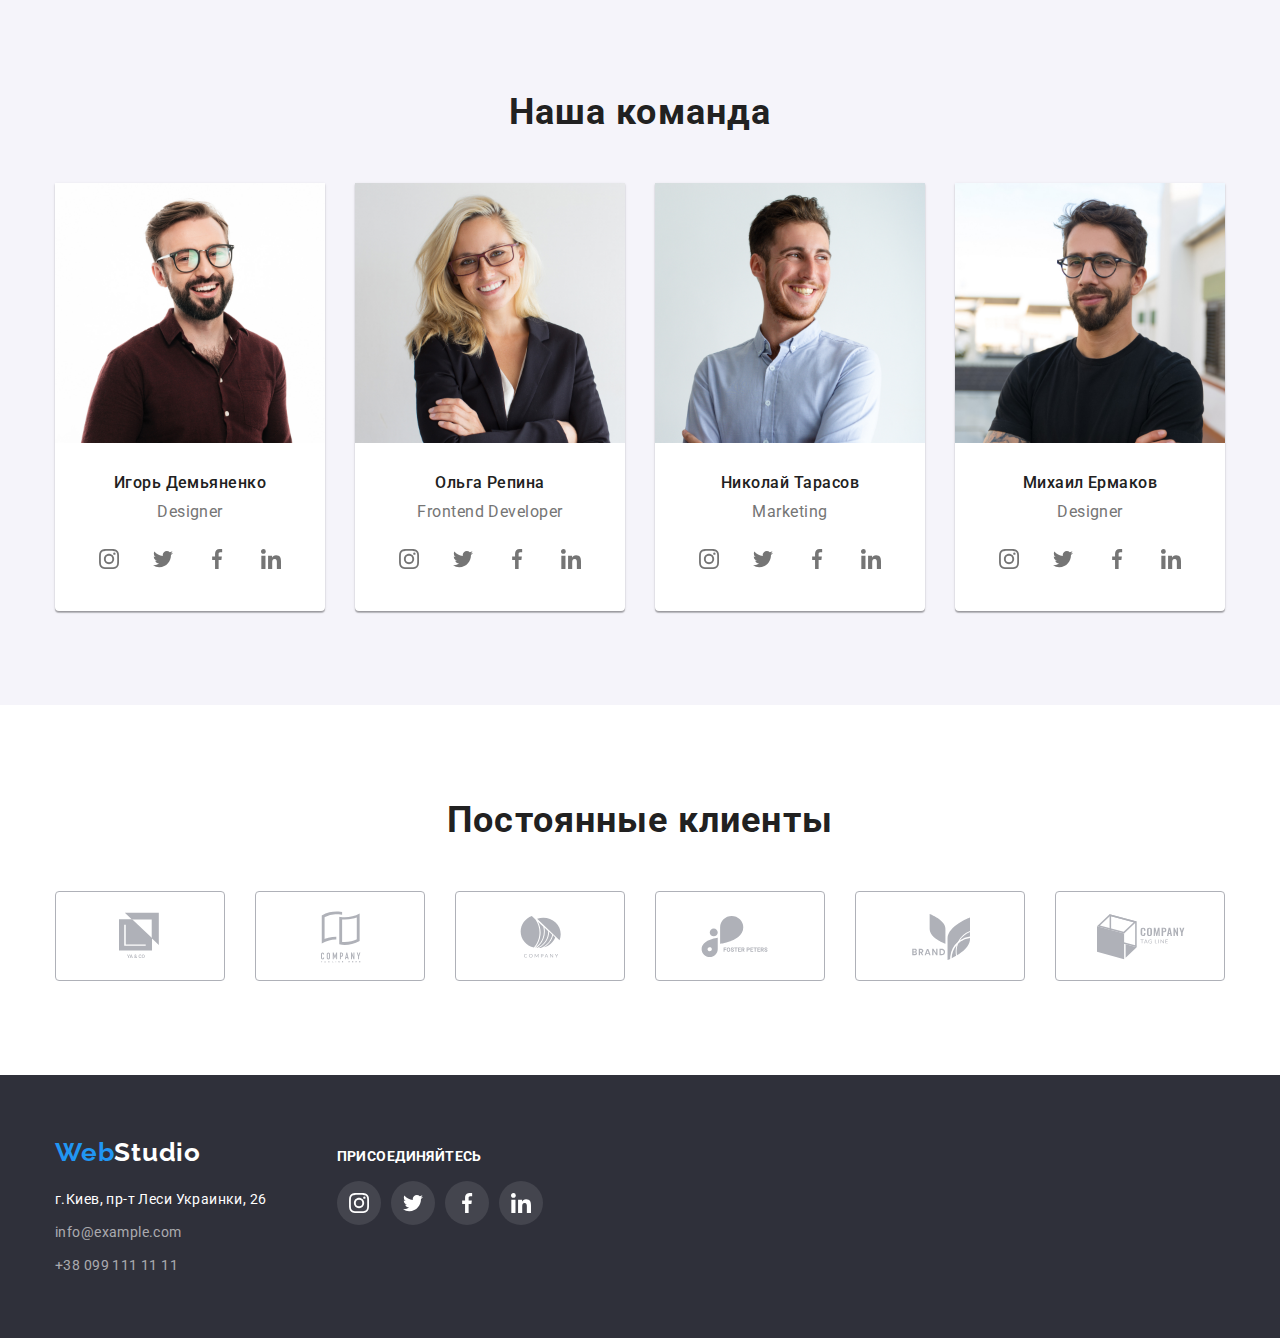
==== commit d47a0be2: "HW4" ====
--- a/index.html
+++ b/index.html
@@ -1,7 +1,6 @@
 <!DOCTYPE html>
 
 <html lang="ru">
-
 <head>
     <meta charset="UTF-8">
     <meta name="viewport" content="width=device-width, initial-scale=1.0">
@@ -21,23 +20,29 @@
     <header class="header">
         <div class="navigation-adress conteiner">
             <nav class="navigation">
-                <a href="#" class="navigation-link"><span class="logo-blue">Web</span><span
+                <a href="#" class="navigation-link"><span
+class="logo-blue">Web</span><span
                         class="logo-black">Studio</span></a>
                 <ul class="navigation-menu">
-                    <li class="navigation-item"><a href="#" class="link-to-swith studio current">Студия</a></li>
-                    <li class="navigation-item"><a href="./portfolio.html" class="link-to-swith">Портфолио</a></li>
-                    <li class="navigation-item"><a href="#" class="link-to-swith">Контакты</a></li>
+                    <li class="navigation-item"><a href="#"
+class="link-to-swith studio current">Студия</a></li>
+                    <li class="navigation-item"><a
+href="./portfolio.html" class="link-to-swith">Портфолио</a></li>
+                    <li class="navigation-item"><a href="#"
+class="link-to-swith">Контакты</a></li>
                 </ul>
             </nav>
             <address class="header-adress">
                 <div class="header-adress-logo">
                     <a class="adress-mail-header" href="mailto:info@devstudio.com"><svg class="header-adress-icon"
                             width="16" height="12">
-                            <use href="./imagine/symbol-defs.svg#icon-mail"></use>
+                            <use
+href="./imagine/symbol-defs.svg#icon-mail"></use>
                         </svg>info@devstudio.com</a>
                     <a class="adress-tel-header" href="tel:+380961111111">
                         <svg class="header-adress-icon" width="10" height="16">
-                            <use href="./imagine/symbol-defs.svg#icon-tell"></use>
+                            <use
+href="./imagine/symbol-defs.svg#icon-tell"></use>
                         </svg> +38 096 111 11 11</a>
                 </div>
             </address>
@@ -45,13 +50,15 @@
     </header>
 
     <!--main section-->
-    <main>
+    <main class="section-main">
         <!--HERO-->
         <section>
             <div class="hero-foto">
                 <div class="section-hero conteiner">
-                    <h1 class="section-h1"> эффективные решения<br> для вашего бизнеса</h1>
-                    <button class="modal-btn-header" type="button">Заказать услугу</button>
+                    <h1 class="section-h1"> эффективные решения<br>
+для вашего бизнеса</h1>
+                    <button class="modal-btn-header"
+type="button">Заказать услугу</button>
                 </div>
             </div>
 
@@ -64,26 +71,30 @@
                 <ul class="benefits-list">
                     <li class="benefits-list-item icon-antena">
                         <h3 class="benefits-h2"> Внимание к деталям</h3>
-                        <P class="benefits-p"> Идейные соображения, атакже начало повседневной работы по формированию
+                        <P class="benefits-p"> Идейные соображения,
+атакже начало повседневной работы по формированию
                             позиции. </P>
                     </li>
                     <li class="benefits-list-item icon-clock">
                         <h3 class="benefits-h2"> Пунктуальность</h3>
-                        <P class="benefits-p"> Задача организации, вособенности же рамки и место обучения кадров влечет
+                        <P class="benefits-p"> Задача организации,
+вособенности же рамки и место обучения кадров влечет
                             за собой.
                         </P>
                     </li>
                     <li class="benefits-list-item icon-diagram">
 
                         <h3 class="benefits-h2">Планирование</h3>
-                        <P class="benefits-p"> Равным образомконсультация с широким активом в значительной степени
+                        <P class="benefits-p"> Равным
+образомконсультация с широким активом в значительной степени
                             обуславливает.
                         </P>
                     </li>
                     <li class="benefits-list-item icon-astronaut">
 
                         <h3 class="benefits-h2"> Современные технологии</h3>
-                        <P class="benefits-p"> Значимость этих проблемнастолько очевидна, что реализация плановых
+                        <P class="benefits-p"> Значимость этих
+проблемнастолько очевидна, что реализация плановых
                             заданий.</P>
                     </li>
                 </ul>
@@ -96,12 +107,14 @@
             <div class="what-we-doing conteiner">
                 <h2 class="what-we-doing-h2">Чем мы занимаемся</h2>
                 <ul class="what-we-doing-img-list">
-                    <li class="what-we-doing-img"><img src="./imagine/box1.jpg" width="370"
-                            alt="людина працює закомпом"></li>
-                    <li class="what-we-doing-img"><img src="./imagine/box2.jpg" width="370"
-                            alt="людина працює за компом і зтелефоном"></li>
-                    <li class="what-we-doing-img"><img src="./imagine/box3.jpg" width="370"
-                            alt="людина працює з планшетом"></li>
+                    <li class="what-we-doing-img"><img src="./imagine/box1.jpg" width="370" alt="людина працює закомпом">
+                    <p class="desktop-app">Десктопные приложения</p></li>
+                    <li class="what-we-doing-img"><img
+src="./imagine/box2.jpg" width="370"
+                            alt="людина працює за компом і зтелефоном"><p class="desktop-app">Мобильные приложения</p></li>
+                    <li class="what-we-doing-img"><img
+src="./imagine/box3.jpg" width="370"
+                            alt="людина працює з планшетом"><p class="desktop-app">Дизайнерские решения</p></li>
                 </ul>
             </div>
         </section>
@@ -111,79 +124,115 @@
             <div class="div-our-team conteiner">
                 <h2 class="our-team">Наша команда</h2>
                 <ul class="our-team-list">
-                    <li class="our-team-img"><img src="./imagine/img1.jpg" width="270" alt="фото Игоря Демьяненко">
+                    <li class="our-team-img"><img
+src="./imagine/img1.jpg" width="270" alt="фото Игоря Демьяненко">
                         <h3 class="our-team-h3"> Игорь Демьяненко</h3>
                         <p class="our-team-p" lang="en">Designer</P>
                         <ul class="our-team-socil-links">
-                            <li class="li-class"><a href="#"> <svg class="our-team-socil-item" width="20" height="20">
-                                        <use href="./imagine/symbol-defs.svg#icon-ins"></use>
+                            <li class="li-class"><a href="#" > <svg
+class="our-team-socil-item" width="20" height="20">
+                                        <use
+href="./imagine/symbol-defs.svg#icon-ins"></use>
                                     </svg></a>
                             </li>
-                            <li class="li-class"><a href="#"> <svg class="our-team-socil-item" width="20" height="20">
-                                        <use href="./imagine/symbol-defs.svg#icon-twit"></use>
-                                    </svg></a> </li>
-                            <li class="li-class"><a href="#"> <svg class="our-team-socil-item" width="20" height="20">
-                                        <use href="./imagine/symbol-defs.svg#icon-fb"></use>
-                                    </svg></a> </li>
-                            <li class="li-class"><a href="#"> <svg class="our-team-socil-item" width="20" height="20">
-                                        <use href="./imagine/symbol-defs.svg#icon-link"></use>
+                            <li class="li-class"><a href="#"> <svg
+class="our-team-socil-item" width="20" height="20">
+                                        <use
+href="./imagine/symbol-defs.svg#icon-twit"></use>
+                                    </svg></a> </li>
+                            <li class="li-class"><a href="#"> <svg
+class="our-team-socil-item" width="20" height="20">
+                                        <use
+href="./imagine/symbol-defs.svg#icon-fb"></use>
+                                    </svg></a> </li>
+                            <li class="li-class"><a href="#"> <svg
+class="our-team-socil-item" width="20" height="20">
+                                        <use
+href="./imagine/symbol-defs.svg#icon-link"></use>
                                     </svg></a> </li>
                         </ul>
                     </li>
-                    <li class="our-team-img"><img src="./imagine/img2.jpg" width="270" alt="фото Игоря Демьяненко">
+                    <li class="our-team-img"><img
+src="./imagine/img2.jpg" width="270" alt="фото Игоря Демьяненко">
                         <h3 class="our-team-h3"> Ольга Репина</h3>
                         <p class="our-team-p" lang="en">Frontend Developer</p>
                         <ul class="our-team-socil-links">
-                            <li class="li-class"><a href="#"> <svg class="our-team-socil-item" width="20" height="20">
-                                        <use href="./imagine/symbol-defs.svg#icon-ins"></use>
+                            <li class="li-class"><a href="#"> <svg
+class="our-team-socil-item" width="20" height="20">
+                                        <use
+href="./imagine/symbol-defs.svg#icon-ins"></use>
                                     </svg></a>
                             </li>
-                            <li class="li-class"><a href="#"> <svg class="our-team-socil-item" width="20" height="20">
-                                        <use href="./imagine/symbol-defs.svg#icon-twit"></use>
-                                    </svg></a> </li>
-                            <li class="li-class"><a href="#"> <svg class="our-team-socil-item" width="20" height="20">
-                                        <use href="./imagine/symbol-defs.svg#icon-fb"></use>
-                                    </svg></a> </li>
-                            <li class="li-class"><a href="#"> <svg class="our-team-socil-item" width="20" height="20">
-                                        <use href="./imagine/symbol-defs.svg#icon-link"></use>
+                            <li class="li-class"><a href="#"> <svg
+class="our-team-socil-item" width="20" height="20">
+                                        <use
+href="./imagine/symbol-defs.svg#icon-twit"></use>
+                                    </svg></a> </li>
+                            <li class="li-class"><a href="#"> <svg
+class="our-team-socil-item" width="20" height="20">
+                                        <use
+href="./imagine/symbol-defs.svg#icon-fb"></use>
+                                    </svg></a> </li>
+                            <li class="li-class"><a href="#"> <svg
+class="our-team-socil-item" width="20" height="20">
+                                        <use
+href="./imagine/symbol-defs.svg#icon-link"></use>
                                     </svg></a> </li>
                         </ul>
                     </li>
-                    <li class="our-team-img"><img src="./imagine/img3.jpg" width="270" alt="фото Николай Тарасов">
+                    <li class="our-team-img"><img
+src="./imagine/img3.jpg" width="270" alt="фото Николай Тарасов">
                         <h3 class="our-team-h3"> Николай Тарасов</h3>
                         <p class="our-team-p" lang="en">Marketing</p>
                         <ul class="our-team-socil-links">
-                            <li class="li-class"><a href="#"> <svg class="our-team-socil-item" width="20" height="20">
-                                        <use href="./imagine/symbol-defs.svg#icon-ins"></use>
+                            <li class="li-class"><a href="#"> <svg
+class="our-team-socil-item" width="20" height="20">
+                                        <use
+href="./imagine/symbol-defs.svg#icon-ins"></use>
                                     </svg></a>
                             </li>
-                            <li class="li-class"><a href="#"> <svg class="our-team-socil-item" width="20" height="20">
-                                        <use href="./imagine/symbol-defs.svg#icon-twit"></use>
-                                    </svg></a> </li>
-                            <li class="li-class"><a href="#"> <svg class="our-team-socil-item" width="20" height="20">
-                                        <use href="./imagine/symbol-defs.svg#icon-fb"></use>
-                                    </svg></a> </li>
-                            <li class="li-class"><a href="#"> <svg class="our-team-socil-item" width="20" height="20">
-                                        <use href="./imagine/symbol-defs.svg#icon-link"></use>
+                            <li class="li-class"><a href="#"> <svg
+class="our-team-socil-item" width="20" height="20">
+                                        <use
+href="./imagine/symbol-defs.svg#icon-twit"></use>
+                                    </svg></a> </li>
+                            <li class="li-class"><a href="#"> <svg
+class="our-team-socil-item" width="20" height="20">
+                                        <use
+href="./imagine/symbol-defs.svg#icon-fb"></use>
+                                    </svg></a> </li>
+                            <li class="li-class"><a href="#"> <svg
+class="our-team-socil-item" width="20" height="20">
+                                        <use
+href="./imagine/symbol-defs.svg#icon-link"></use>
                                     </svg></a> </li>
                         </ul>
                     </li>
-                    <li class="our-team-img"><img src="./imagine/img4.jpg" width="270" alt="фото Михаил Ермаков">
+                    <li class="our-team-img"><img
+src="./imagine/img4.jpg" width="270" alt="фото Михаил Ермаков">
                         <h3 class="our-team-h3"> Михаил Ермаков</h3>
                         <p class="our-team-p" lang="en">Designer</p>
                         <ul class="our-team-socil-links">
-                            <li class="li-class"><a href="#"> <svg class="our-team-socil-item" width="20" height="20">
-                                        <use href="./imagine/symbol-defs.svg#icon-ins"></use>
+                            <li class="li-class"><a href="#"> <svg
+class="our-team-socil-item" width="20" height="20">
+                                        <use
+href="./imagine/symbol-defs.svg#icon-ins"></use>
                                     </svg></a>
                             </li>
-                            <li class="li-class"><a href="#"> <svg class="our-team-socil-item" width="20" height="20">
-                                        <use href="./imagine/symbol-defs.svg#icon-twit"></use>
-                                    </svg></a> </li>
-                            <li class="li-class"><a href="#"> <svg class="our-team-socil-item" width="20" height="20">
-                                        <use href="./imagine/symbol-defs.svg#icon-fb"></use>
-                                    </svg></a> </li>
-                            <li class="li-class"><a href="#"> <svg class="our-team-socil-item" width="20" height="20">
-                                        <use href="./imagine/symbol-defs.svg#icon-link"></use>
+                            <li class="li-class"><a href="#"> <svg
+class="our-team-socil-item" width="20" height="20">
+                                        <use
+href="./imagine/symbol-defs.svg#icon-twit"></use>
+                                    </svg></a> </li>
+                            <li class="li-class"><a href="#"> <svg
+class="our-team-socil-item" width="20" height="20">
+                                        <use
+href="./imagine/symbol-defs.svg#icon-fb"></use>
+                                    </svg></a> </li>
+                            <li class="li-class"><a href="#"> <svg
+class="our-team-socil-item" width="20" height="20">
+                                        <use
+href="./imagine/symbol-defs.svg#icon-link"></use>
                                     </svg></a> </li>
                         </ul>
                     </li>
@@ -195,28 +244,39 @@
             <div class="regular-client-div conteiner">
                 <h3 class="our-team"> Постоянные клиенты</h3>
                 <ul class="regular-client-logo">
-                    <li class="regular-client-img logo1"><a href="#"><svg class=svg-logo1>
-                                <use href="./imagine/symbol-defs(2).svg#icon-logo1"></use>
-                            </svg></a>
-                    </li>
-                    <li class="regular-client-img logo2"><a href="#"><svg class=svg-logo1>
-                                <use href="./imagine/symbol-defs(2).svg#icon-logo2"></use>
-                            </svg></a>
-                    </li>
-                    <li class="regular-client-img logo3"><a href="#"><svg class=svg-logo1>
-                                <use href="./imagine/symbol-defs(2).svg#icon-logo3"></use>
-                            </svg></a>
-                    </li>
-                    <li class="regular-client-img logo4"><a href="#"><svg class=svg-logo1>
-                                <use href="./imagine/symbol-defs(2).svg#icon-logo4"></use>
-                            </svg></a>
-                    </li>
-                    <li class="regular-client-img logo5"><a href="#"><svg class=svg-logo1>
-                                <use href="./imagine/symbol-defs(2).svg#icon-logo5"></use>
-                            </svg></a>
-                    </li>
-                    <li class="regular-client-img logo6"><a href="#"><svg class=svg-logo1>
-                                <use href="./imagine/symbol-defs(2).svg#icon-logo6"></use>
+ <li class="regular-client-img logo1">
+     <a href="#"><svg class="svg-logo1">
+         <use href="./imagine/symbol-defs.svg#icon-logo1"></use>
+                            </svg></a>
+                    </li>
+                    <li class="regular-client-img logo2"><a
+href="#"><svg class="svg-logo2">
+                                <use
+href="./imagine/symbol-defs.svg#icon-logo2"></use>
+                            </svg></a>
+                    </li>
+                    <li class="regular-client-img logo3"><a
+href="#"><svg class="svg-logo3">
+                                <use
+href="./imagine/symbol-defs.svg#icon-logo3"></use>
+                            </svg></a>
+                    </li>
+                    <li class="regular-client-img logo4"><a
+href="#"><svg class="svg-logo4">
+                                <use
+href="./imagine/symbol-defs.svg#icon-logo4"></use>
+                            </svg></a>
+                    </li>
+                    <li class="regular-client-img logo5"><a
+href="#"><svg class="svg-logo5">
+                                <use
+href="./imagine/symbol-defs.svg#icon-logo5"></use>
+                            </svg></a>
+                    </li>
+                    <li class="regular-client-img logo6"><a
+href="#"><svg class="svg-logo6">
+                                <use
+href="./imagine/symbol-defs.svg#icon-logo6"></use>
                             </svg></a>
                     </li>
                 </ul>
@@ -230,31 +290,43 @@
     <footer class="footer">
         <div class="all-footer conteiner">
             <div class="logo-adress">
-                <a href="#" class="navigation-link footer"><span class="logo-blue">Web</span><span
+                <a href="#" class="navigation-link footer"><span
+class="logo-blue">Web</span><span
                         class="logo-white">Studio</span></a>
                 <address class="footer-adress"> <a class="footer-adress-map"
-                        href="https://goo.gl/maps/pfqSpMcwWY89Kn897" target="_blank" rel="nofollow noopener">г.Киев,
+                        href="https://goo.gl/maps/pfqSpMcwWY89Kn897"
+target="_blank" rel="nofollow noopener">г.Киев,
                         пр-т Леси Украинки, 26</a>
-                    <a class="adress-mail-footer" href="mailto:info@example.com">info@example.com</a>
-                    <a class="adress-tel-footer" href="tel:+380991111111">+38 099 111 11 11</a>
+                    <a class="adress-mail-footer"
+href="mailto:info@example.com">info@example.com</a>
+                    <a class="adress-tel-footer"
+href="tel:+380991111111">+38 099 111 11 11</a>
                 </address>
             </div>
             <div class="social-link-b">
                 <b class="appeal">присоединяйтесь</b>
                 <ul class="our-team-socil-links">
-                    <li class="li-class"><a href="#"> <svg class="our-team-socil-item" width="20" height="20">
-                                <use href="./imagine/symbol-defs.svg#icon-ins"></use>
-                            </svg></a>
-                    </li>
-                    <li class="li-class"><a href="#"> <svg class="our-team-socil-item" width="20" height="20">
-                                <use href="./imagine/symbol-defs.svg#icon-twit"></use>
+                    <li class="li-class"><a href="#"> <svg
+class="our-team-socil-item" width="20" height="20">
+                                <use
+href="./imagine/symbol-defs.svg#icon-ins"></use>
+                            </svg></a>
+                    </li>
+                    <li class="li-class"><a href="#"> <svg
+class="our-team-socil-item" width="20" height="20">
+                                <use
+href="./imagine/symbol-defs.svg#icon-twit"></use>
                             </svg></a> </li>
-                    <li class="li-class"><a href="#"> <svg class="our-team-socil-item" width="20" height="20">
-                                <use href="./imagine/symbol-defs.svg#icon-fb"></use>
+                    <li class="li-class"><a href="#"> <svg
+class="our-team-socil-item" width="20" height="20">
+                                <use
+href="./imagine/symbol-defs.svg#icon-fb"></use>
+                           </svg></a> </li>
+                    <li class="li-class"><a href="#"> <svg
+class="our-team-socil-item" width="20" height="20">
+                                <use
+href="./imagine/symbol-defs.svg#icon-link"></use>
                             </svg></a> </li>
-                    <li class="li-class"><a href="#"> <svg class="our-team-socil-item" width="20" height="20">
-                                <use href="./imagine/symbol-defs.svg#icon-link"></use>
-                            </svg></a> </li>
                 </ul>
             </div>
         </div>
@@ -264,4 +336,4 @@
 
 </body>
 
-</html>+</html>
--- a/style.css
+++ b/style.css
@@ -1,3 +1,4 @@
+
 ul {
   list-style: none;
 }
@@ -56,17 +57,21 @@
 .navigation-adress {
   display: flex;
   align-items: center;
-  padding-top: 24px;
+}
+.header-portfolio {
+  position: relative;
+  max-width: 1600px;
+  padding-top: 32px;
+  padding-bottom: 32px;
+  margin: auto;
+  border-bottom: 1px solid #ececec;
+}
+.header {
+  position: relative;
+  padding-top: 25px;
   padding-bottom: 25px;
-  padding-left: 15px;
-  padding-right: 15px;
-  }
-
-.header {
-  max-width: 1600px;
-  border-bottom: 1px solid #ECECEC;
   margin: auto;
-  }
+}
 
 .header.conteiner {
   display: flex;
@@ -82,13 +87,32 @@
   margin-right: 93px;
   align-items: baseline;
 }
-.header-adress-icon{
+.header-adress-icon {
   margin-right: 10px;
   fill: #757575;
-}
-.header-adress-icon:hover,
-.header-adress-icon:focus {
-  fill: #2196f3;
+  fill: currentColor;
+  
+}
+  .navigation-item .current::after{
+  position: absolute;
+  bottom: 0;
+  width: 48px;
+  height: 4px;
+  display: block;
+  content: "";
+  background:var(--accent-color);
+  border-radius: 2px;
+  }
+.header-portfolio .navigation-item .current::after{
+  position: absolute;
+  bottom: 0;
+  width: 78px;
+  height: 4px;
+  display: block;
+  content: "";
+  background:var(--accent-color);
+  border-radius: 2px;
+
 }
 
 .header-adress {
@@ -98,7 +122,14 @@
 .adress-tel-header {
   margin-left: 50px;
 }
-.header-adress-logo{
+.adress-mail-header, 
+  .adress-tel-header{
+    transition-property: color;
+    transition-duration: 250ms;
+    transition-timing-function: cubic-bezier(0.4, 0, 0.2, 1);
+  }
+
+.header-adress-logo {
   display: flex;
   align-items: flex-end;
 }
@@ -144,7 +175,8 @@
   line-height: 1.142;
   letter-spacing: 0.02em;
   color: var(--text-p);
-}
+  
+    }
 .navigation-item.current {
   color: var(--accent-color);
 }
@@ -158,7 +190,7 @@
   font-size: 16px;
   line-height: 1.875;
   min-width: 200px;
-    background: #2196f3;
+  background: #2196f3;
   box-shadow: 0px 4px 4px rgba(0, 0, 0, 0.15);
   border-radius: 4px;
   color: #ffffff;
@@ -169,8 +201,10 @@
 
 /* Це спеціально зроблено. Я знаю, що можно було в один клас, але мені
 так поки більш зрозуміло */
-.adress-mail-header:hover,
-.adress-mail-header:focus,
+.header-adress-logo:hover .adress-mail-header{
+  
+}
+ .adress-mail-header:hover,
 .adress-tel-header:hover,
 .adress-tel-header:focus,
 .footer-adress-map:hover,
@@ -180,12 +214,14 @@
 .adress-mail-footer:hover,
 .adress-mail-footer:focus {
   color: var(--accent-color);
-}
+  
+ }
 .navigation-item.current:hover,
 .navigation-item.current:focus,
 .link-to-swith:hover,
 .link-to-swith:focus {
   color: var(--accent-color);
+  
 }
 .links-list-item:hover,
 .links-list-item:focus,
@@ -193,29 +229,39 @@
 .modal-btn:focus {
   color: #ffffff;
   background: #2196f3;
+
+}
+.links-list-item:hover,
+.links-list-item:focus{
+box-shadow: 0px 3px 1px rgba(0, 0, 0, 0.1), 0px 1px 2px rgba(0, 0, 0, 0.08), 0px 2px 2px rgba(0, 0, 0, 0.12);
 }
 
 /*---header end---*/
-
+/* --main-section-- */
+.section-main{
+  padding-bottom: 94px;
+}
 /*---section-hero---*/
-.hero-foto{
-  width: 1600px;
+.hero-foto {
+  max-width: 1600px;
   height: 600px;
-  background-image: linear-gradient( to right, rgba(47, 48, 58, 0.4), rgba(47, 48, 58, 0.4)), url(./imagine/Imgfirstfoto\ \(1\).jpg);
+  background-image: linear-gradient(
+      to right,
+      rgba(47, 48, 58, 0.4),
+      rgba(47, 48, 58, 0.4)
+    ),
+    url(./imagine/imgfirstfoto.jpg);
   margin: auto;
   background-color: black;
- }
+}
 
 .section-hero {
   padding-top: 200px;
-   padding-bottom: 200px;
-    max-width: 1600px;
-    height: 600px;
-   margin-left: auto;
+  padding-bottom: 200px;
+  margin-left: auto;
   margin-right: auto;
   display: block;
-     
-} 
+}
 
 .adress-mail-header,
 .adress-tel-header {
@@ -228,7 +274,8 @@
   letter-spacing: 0.02em;
   color: #757575;
   align-items: center;
-}
+  
+  }
 .section-h1 {
   margin: 0 auto;
   min-width: 696px;
@@ -238,8 +285,8 @@
   letter-spacing: 0.06em;
   text-transform: uppercase;
   text-align: center;
-      justify-content: center;
-  /* color: #ffffff; */
+  justify-content: center;
+  color: #ffffff;
 }
 
 .links-list-item {
@@ -264,41 +311,45 @@
 
 /*---section-hero end---*/
 /*---section-benefits---*/
-.benefits-list-item::before{
-    width: 270px;
+.benefits-list-item::before {
+  width: 270px;
   height: 120px;
   display: block;
   content: "";
-  background-color: #F5F4FA;
+  background-color: #f5f4fa;
   border-radius: 4px;
   background-repeat: no-repeat;
   background-position: center;
 }
-.benefits-list-item.icon-antena::before{
+.benefits-list-item.icon-antena::before {
   background-image: url(./imagine/antenna1.svg);
 }
-.benefits-list-item.icon-clock::before{
+.benefits-list-item.icon-clock::before {
   background-image: url(./imagine/clock1.svg);
 }
-.benefits-list-item.icon-diagram::before{
+.benefits-list-item.icon-diagram::before {
   background-image: url(./imagine/diagram1.svg);
 }
-.benefits-list-item.icon-astronaut::before{
+.benefits-list-item.icon-astronaut::before {
   background-image: url(./imagine/astronaut1.svg);
 }
+.what-we-doing-section {
+  padding-top: 94px;
+  padding-bottom: 94px;
+}
 .what-we-doing {
-  padding-bottom: 94px;
-  padding-top: 94px;
-  display: block;
-  }
+  display: block;
+}
 .what-we-doing-img-list {
   display: flex;
 }
 .benefits-h2 {
   margin-bottom: 10px;
 }
+.benefits {
+  padding-top: 94px;
+}
 .benefits-list {
-  padding-top: 94px;
   display: flex;
 }
 .benefits-h2 {
@@ -321,19 +372,40 @@
 }
 /*---section-benefits- end--*/
 
+
 /*what we doing*/
+.what-we-doing-img{
+  position: relative;
+}
+   .desktop-app{
+  position: absolute;
+  bottom: 0;
+  padding: 27px 53px;
+   width: 370px;
+  height: 70px;
+  text-align: center;
+  font-style: normal;
+  font-weight: 700;
+  font-size: 14px;
+  line-height: 1.142;
+  letter-spacing: 0.03em;
+  text-transform: uppercase;
+  color: #ffffff;
+  background: rgba(47, 48, 58, 0.8);
+
+}
 .what-we-doing-h2 {
   margin-bottom: 50px;
   display: flex;
   justify-content: center;
-  min-width: 376px;   
-font-weight: 700;
-font-size: 36px;
-line-height: 1.166;
-text-align: center;
-letter-spacing: 0.03em;
-
-color: #212121;
+  min-width: 376px;
+  font-weight: 700;
+  font-size: 36px;
+  line-height: 1.166;
+  text-align: center;
+  letter-spacing: 0.03em;
+
+  color: #212121;
 }
 .what-we-doing-img:not(:last-child) {
   margin-right: 30px;
@@ -342,12 +414,11 @@
 /*what we doing end*/
 
 /*Team*/
-.team{
+/* .team {
   height: 708px;
-  min-width: 1600px;
-  background: #F5F4FA;
-  
-}
+  max-width: 1600px;
+  background: #f5f4fa;
+} */
 .our-team {
   margin-bottom: 50px;
   font-weight: 700;
@@ -361,17 +432,22 @@
   display: flex;
   justify-content: center;
 }
-.div-our-team{
+.team-section {
+  max-width: 1600px;
   padding-top: 94px;
   padding-bottom: 94px;
-  display: block;
-}
-
-.our-team-img{
-background: #FFFFFF;
-box-shadow: 0px 1px 3px rgba(0, 0, 0, 0.12), 0px 1px 1px rgba(0, 0, 0, 0.14), 0px 2px 1px rgba(0, 0, 0, 0.2);
-border-radius: 0px 0px 4px 4px;
-
+  background: #f5f4fa;
+  margin: auto;
+}
+.div-our-team {
+  display: block;
+}
+
+.our-team-img {
+  background: #ffffff;
+  box-shadow: 0px 1px 3px rgba(0, 0, 0, 0.12), 0px 1px 1px rgba(0, 0, 0, 0.14),
+    0px 2px 1px rgba(0, 0, 0, 0.2);
+  border-radius: 0px 0px 4px 4px;
 }
 .our-team-img:not(:last-child) {
   margin-right: 30px;
@@ -394,24 +470,34 @@
   letter-spacing: 0.03em;
   color: var(--main-text-color);
 }
-.our-team-socil-item{
+.our-team-socil-item {
   display: block;
   fill: #757575;
-    }
-.li-class{
-padding: 12px 12px;
-border-radius: 50%;
-}
-.our-team-socil-item:hover{
-  fill: #FFFFFF;
+  transition-property: fill;
+  transition-duration: 250ms;
+  transition-timing-function: cubic-bezier(0.4, 0, 0.2, 1);
+  }
+
+.li-class {
+  padding: 12px 12px;
+  border-radius: 50%;
+  transition-property: background-color;
+  transition-duration: 250ms;
+  transition-timing-function: cubic-bezier(0.4, 0, 0.2, 1);
+}
+.our-team-socil-item:hover {
+  fill: #ffffff;
+}
+.li-class:hover .our-team-socil-item{
+  fill: white;
 }
 .li-class:hover{
   background-color: var(--accent-color);
 }
-.li-class:not(:last-child){
-margin-right: 10px
-} 
-.our-team-socil-links{
+.li-class:not(:last-child) {
+  margin-right: 10px;
+}
+.our-team-socil-links {
   display: flex;
   padding: 0;
   margin: 0;
@@ -419,90 +505,104 @@
   margin-top: 16px;
   margin-bottom: 30px;
   justify-content: center;
- }
- 
+}
+
 /*team-end--*/
 
 /* regular cliens */
-.svg-logo1:hover,
-.svg-logo1:focus{
-  fill: #2196f3;
-}
-.regular-client-div{
-  display: block;
+
+.regular-client {
   padding-top: 94px;
-  padding-bottom: 94px;
-}
-.regular-client-logo{
+  }
+.regular-client-div {
+  display: block;
+}
+.regular-client-logo {
   display: flex;
 }
 .regular-client-img:not(:last-child) {
   margin-right: 30px;
   min-width: 170px;
 }
-.regular-client-img:hover{
-border: 1px solid #2196f3;
-}
-.regular-client-img{
-width: 170px;
-height: 90px;
-display: block;
-content: "";
-background-color: #ffffff;
-border: 1px solid #AFB1B8;
-border-radius: 4px;
-background-repeat: no-repeat;
-background-position: center;
-cursor: pointer;
-}
-.svg-logo1{
+.regular-client-img:hover {
+  border: 1px solid #2196f3;
+}
+.regular-client-img:hover .svg-logo1{
+  fill: var(--accent-color);
+}
+.regular-client-img:hover .svg-logo2{
+  fill: var(--accent-color);
+}
+.regular-client-img:hover .svg-logo3{
+  fill: var(--accent-color);
+}
+.regular-client-img:hover .svg-logo4{
+  fill: var(--accent-color);
+}
+.regular-client-img:hover .svg-logo5{
+  fill: var(--accent-color);
+}
+.regular-client-img:hover .svg-logo6{
+  fill: var(--accent-color);
+}
+.regular-client-img {
+  width: 170px;
+  height: 90px;
+  display: block;
+  content: "";
+  background-color: #ffffff;
+  border: 1px solid #afb1b8;
+  border-radius: 4px;
+  background-repeat: no-repeat;
+  background-position: center;
+  cursor: pointer;
+  transition-property: border;
+  transition-duration: 250ms;
+  transition-timing-function: cubic-bezier(0.4, 0, 0.2, 1);
+}
+
+
+.svg-logo1 {
   padding: 20px 63px;
-   width: 170px;
+  width: 170px;
   height: 90px;
-  fill: #AFB1B8;
-
-}
-.svg-logo1{
-  padding: 20px 63px;
-   width: 170px;
+  fill: #afb1b8;
+  transition: fill 250ms cubic-bezier(0.4, 0, 0.2, 1);
+}
+.svg-logo2 {
+  padding: 19px 65px;
+  width: 170px;
   height: 90px;
-  fill: #AFB1B8;
-
-}
-.svg-logo2{
-  padding: 19px 65px;
-   width: 170px;
+  fill: #afb1b8;
+  transition: fill 250ms cubic-bezier(0.4, 0, 0.2, 1);
+}
+.svg-logo3 {
+  padding: 24px 64px;
+  width: 170px;
   height: 90px;
-  fill: #AFB1B8;
-
-}
-.svg-logo3{
-  padding: 24px 64px;
-   width: 170px;
+  fill: #afb1b8;
+  transition: fill 250ms cubic-bezier(0.4, 0, 0.2, 1);
+}
+.svg-logo4 {
+  padding: 24px 45px;
+  width: 170px;
   height: 90px;
-  fill: #AFB1B8;
-
-}
-.svg-logo4{
-  padding: 24px 45px;
-   width: 170px;
+  fill: #afb1b8;
+  transition: fill 250ms cubic-bezier(0.4, 0, 0.2, 1);
+}
+.svg-logo5 {
+  padding: 22px 55px;
+  width: 170px;
   height: 90px;
-  fill: #AFB1B8;
-
-}
-.svg-logo5{
-  padding: 22px 55px;
-   width: 170px;
+  fill: #afb1b8;
+  transition: fill 250ms cubic-bezier(0.4, 0, 0.2, 1);
+}
+.svg-logo6 {
+  padding: 22px 41px;
+  width: 170px;
   height: 90px;
-  fill: #AFB1B8;
-
-}
-.svg-logo1{
-  padding: 22px 41px;
-   width: 170px;
-  height: 90px;
-  fill: #AFB1B8;
-
+  fill: #afb1b8;
+  transition: fill 250ms cubic-bezier(0.4, 0, 0.2, 1);
 }
 /* .regular-client-img.logo1::before{
   background-image: url(./imagine/logo1.svg);
@@ -522,7 +622,6 @@
 .regular-client-img.logo6::before{
   background-image: url(./imagine/logo6.svg);
 } */
-
 
 /*footer*/
 .footer-adress-map {
@@ -558,14 +657,13 @@
 .footer {
   flex-grow: 1;
   max-width: 1600px;
-  background-color: #2F303A;
+  background-color: #2f303a;
   margin: auto;
 }
-.logo-adress{
-padding-bottom: 60px;
-padding-top: 60px;
-margin-right: 70px;
-
+.logo-adress {
+  padding-bottom: 60px;
+  padding-top: 60px;
+  margin-right: 70px;
 }
 .logo-white {
   font-weight: 700;
@@ -574,54 +672,58 @@
   letter-spacing: 0.03em;
   color: #ffffff;
 }
-.appeal{
-font-style: normal;
-font-weight: 700;
-font-size: 14px;
-line-height: 1.142;
-letter-spacing: 0.03em;
-text-transform: uppercase;
-color: #FFFFFF;
-}
-.social-link-b{
+.appeal {
+  font-style: normal;
+  font-weight: 700;
+  font-size: 14px;
+  line-height: 1.142;
+  letter-spacing: 0.03em;
+  text-transform: uppercase;
+  color: #ffffff;
+}
+.social-link-b {
   padding-top: 72px;
-  
-}
-.all-footer{
-display: flex;
-align-items:baseline;
-}
-.social-item{
+}
+.all-footer {
+  display: flex;
+  align-items: baseline;
+}
+.social-item {
   display: flex;
   margin-top: 20px;
 }
-.footer .our-team-socil-item{
-  fill:#FFFFFF ;
-}
-.footer .li-class{
- background: rgba(255, 255, 255, 0.1);
+.footer .our-team-socil-item {
+  fill: #ffffff;
+}
+.footer .li-class {
+  background: rgba(255, 255, 255, 0.1);
 }
 .footer .li-class:hover,
-.footer .li-class:focus
-{
- background: var(--accent-color);
+.footer .li-class:focus {
+  background: var(--accent-color);
+}
+.footer-adress-map, 
+.adress-mail-footer,
+.adress-tel-footer{
+  transition: color 250ms cubic-bezier(0.4, 0, 0.2, 1);
 }
 
 /*footer end*/
 
 /* Portfolio */
-.portfolio-main{
+.portfolio-main {
+  padding-top: 94px;
+  padding-bottom: 94px;
   max-width: 1600px;
   margin: auto;
 }
-.portfolio-main-div{
-display: block;
+.portfolio-main-div {
+  display: block;
 }
 .links-list {
   display: flex;
   justify-content: center;
-  padding-top: 94px;
-  padding-bottom: 50px;
+  margin-bottom: 50px;
 }
 .links-list-item {
   min-width: 73px;
@@ -634,6 +736,8 @@
   letter-spacing: 0.03em;
   color: var(--text-p);
   padding: 6px 22px;
+  transition: color 250ms cubic-bezier(0.4, 0, 0.2, 1),
+  background-color 250ms cubic-bezier(0.4, 0, 0.2, 1);
 }
 
 .link-list-btn:not(:last-child) {
@@ -647,6 +751,7 @@
   line-height: 2;
   letter-spacing: 0.06em;
   color: var(--text-p);
+  margin-bottom: 4px;
 }
 .portfolio-projects-p {
   font-style: normal;
@@ -657,26 +762,57 @@
   color: var(--main-text-color);
 }
 .portfolio-projects {
+  justify-content: center;
   display: flex;
   flex-wrap: wrap;
-  padding-bottom: 94px;
-   }
-
+}
+.portfolio-projects-link:nth-child(n + 7) {
+  margin-bottom: 0;
+}
 .portfolio-projects-link {
+  
   min-width: 370px;
   margin-left: 30px;
   margin-bottom: 30px;
   flex-basis: calc(100% / 3 - 30px);
-}
-.portfolio-projects-link:hover{
-  box-shadow: 0px 1px 1px rgba(0, 0, 0, 0.12), 0px 4px 4px rgba(0, 0, 0, 0.06), 1px 4px 6px rgba(0, 0, 0, 0.16);
-}
-  .border-link{
-  border-right: 1px solid #EEEEEE;
-  border-left: 1px solid #EEEEEE;
-  border-bottom: 1px solid #EEEEEE;
+  transition-property: box-shadow;
+  transition-duration: 250ms;
+  transition-timing-function: cubic-bezier(0.4, 0, 0.2, 1);
+}
+.portfolio-projects-link:hover {
+  box-shadow: 0px 1px 1px rgba(0, 0, 0, 0.12), 0px 4px 4px rgba(0, 0, 0, 0.06),
+    1px 4px 6px rgba(0, 0, 0, 0.16);
+}
+.border-link {
+  border-right: 1px solid #eeeeee;
+  border-left: 1px solid #eeeeee;
+  border-bottom: 1px solid #eeeeee;
   padding: 20px 24px;
-  }
+}
+.portfolio-overlay{
+  position: absolute;
+  transition: all 500ms linear;
+  left: 0;
+  top: 0;
+  padding: 63px 24px;
+  width: 370px;
+  height: 294px;
+  font-family: "Roboto", sans-serif;
+  font-weight: normal;
+  font-size: 18px;
+  line-height: 1.555;
+  color: #FFFFFF;
+  background: rgba(33, 150, 243, 0.9);
+  transform: translateY(100%);
+}
+.portfolio-projects-link:hover .portfolio-overlay,
+.portfolio-projects-link:focus .portfolio-overlay{
+  transform: translateY(0);
+}
+.div-for-overflow{
+  position: relative;
+  overflow: hidden;
+}
 
 .portfolio-projects-link:nth-child(-n + 3) {
   margin-top: 0;
@@ -704,4 +840,8 @@
 } */
 .link-to-swith {
   color: #212121;
-}
+  transition-property: color;
+  transition-duration: 250ms;
+  transition-timing-function: cubic-bezier(0.4, 0, 0.2, 1);
+  }
+  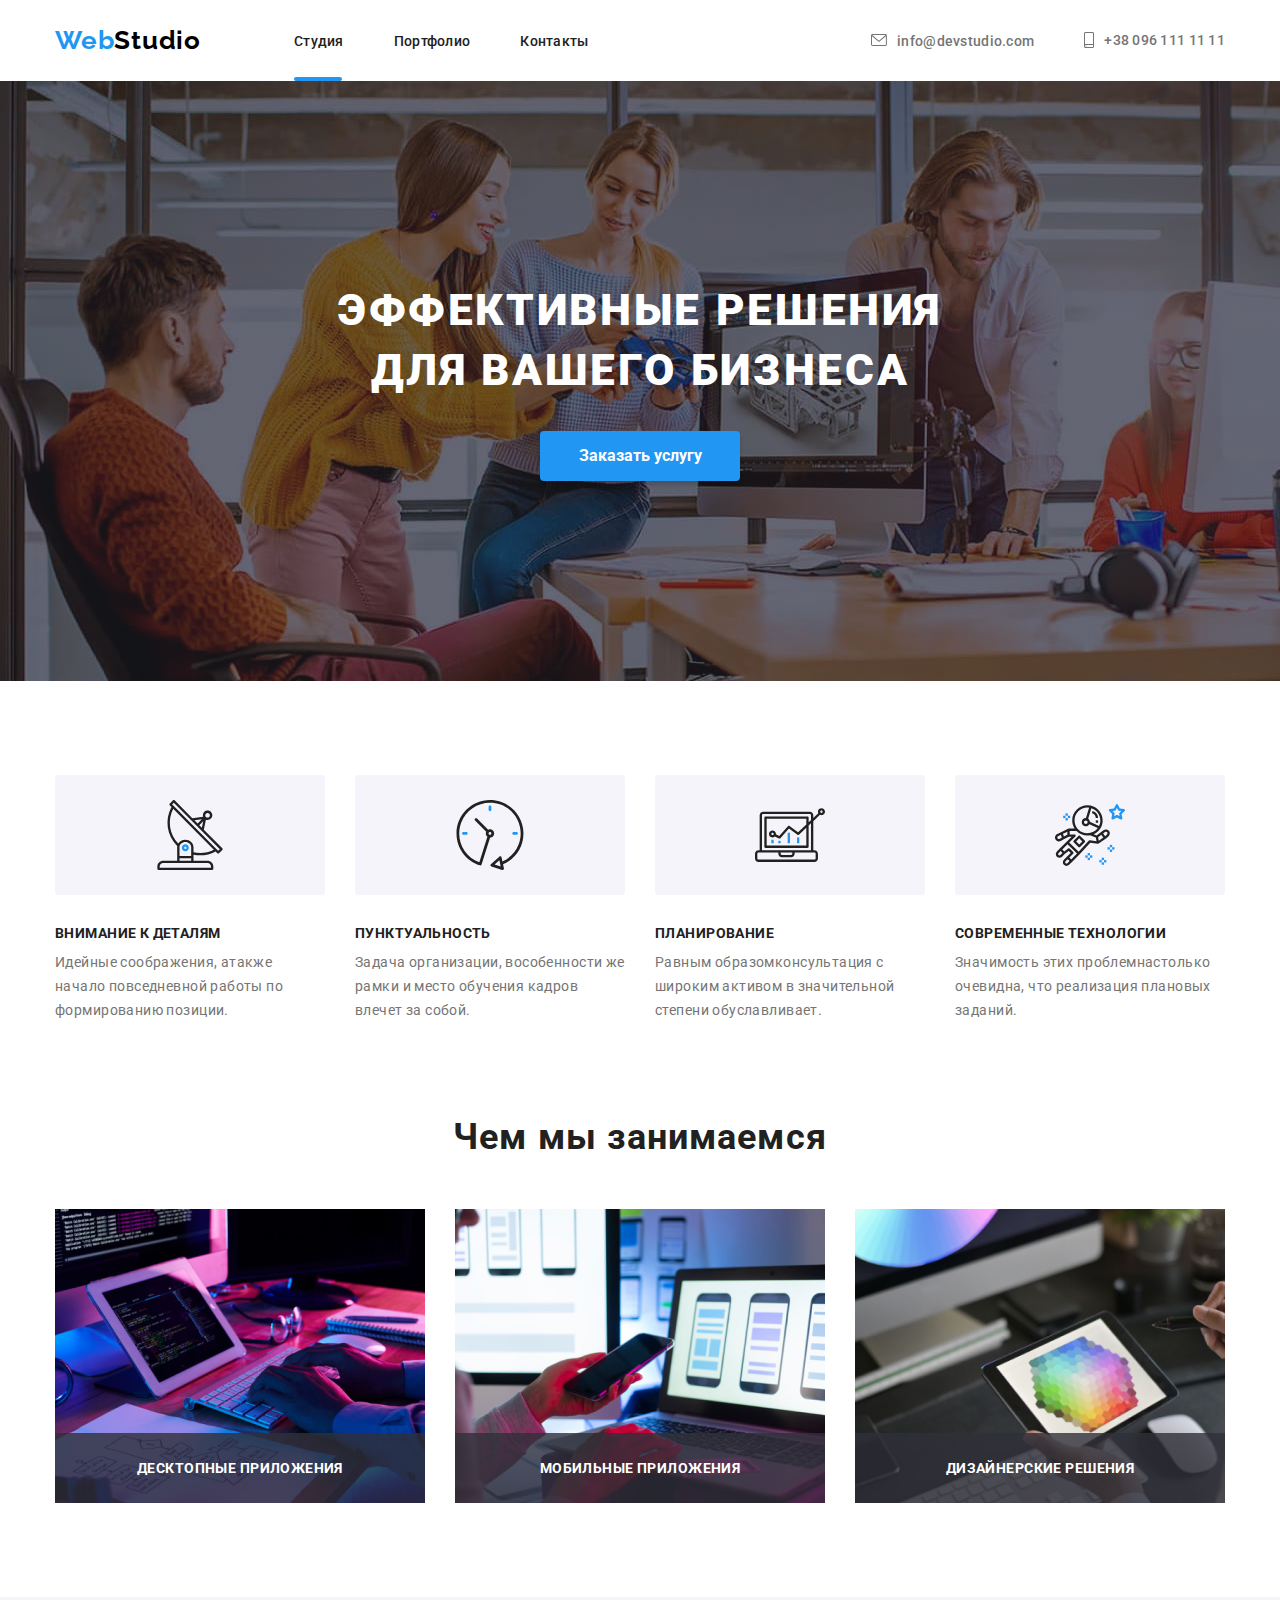
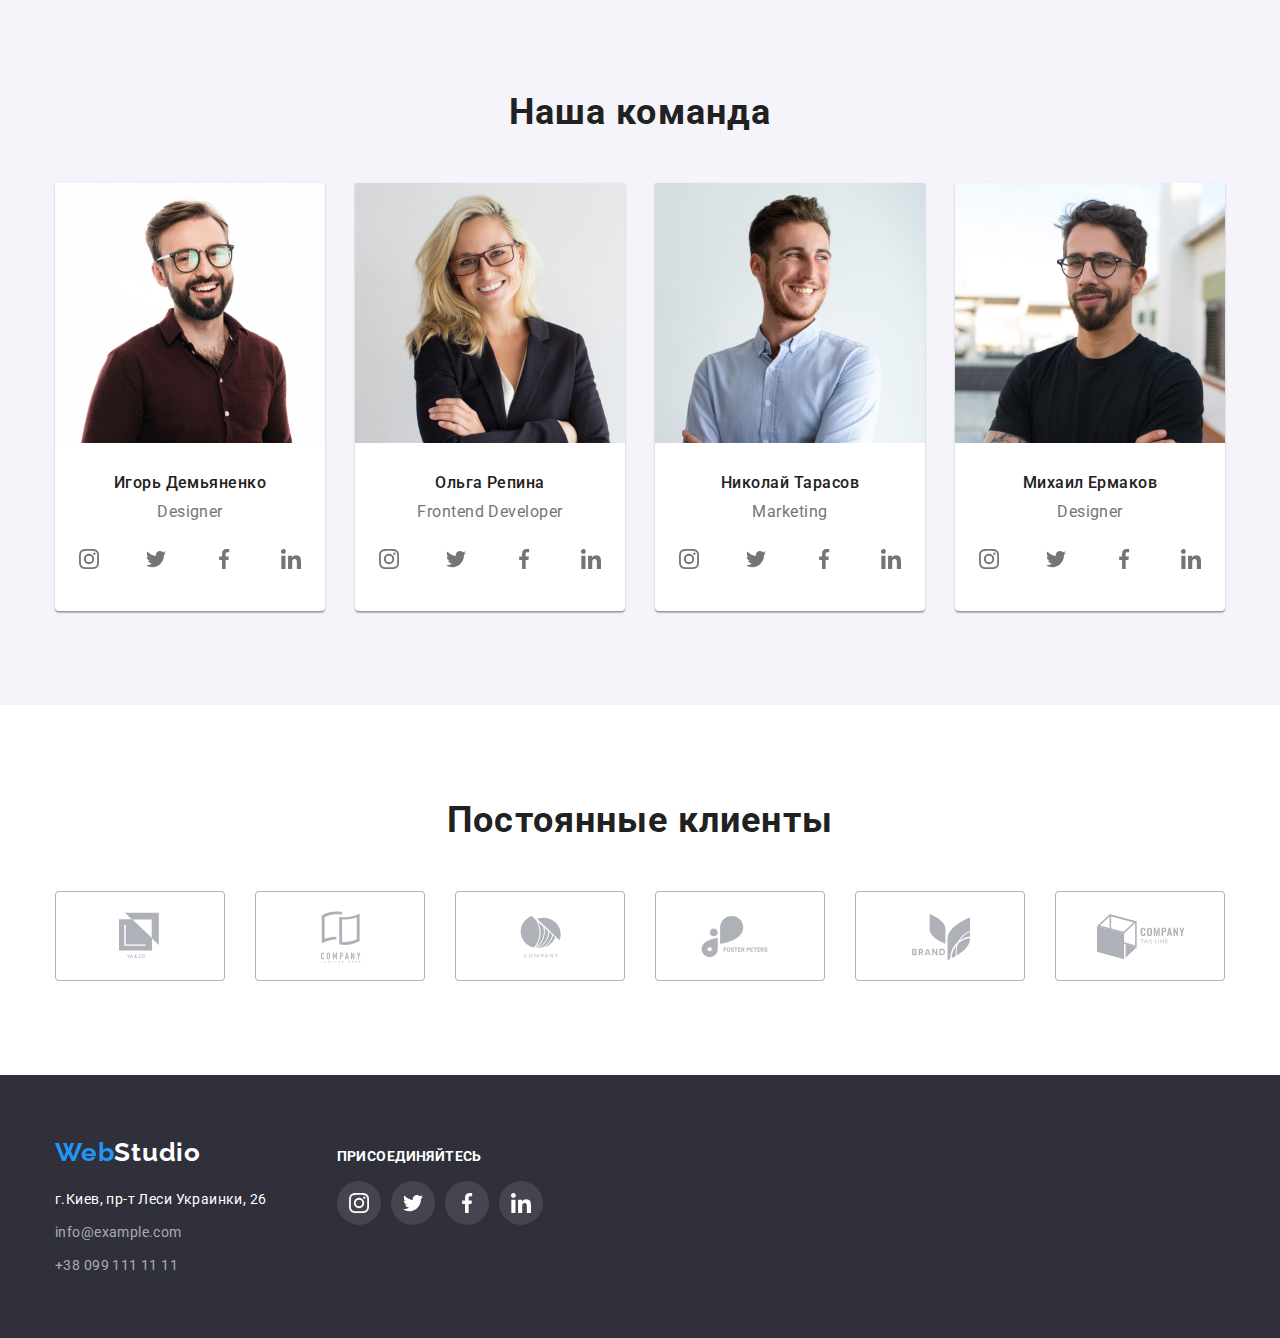
==== commit 7226625e: "Фокус" ====
--- a/index.html
+++ b/index.html
@@ -128,52 +128,52 @@
 src="./imagine/img1.jpg" width="270" alt="фото Игоря Демьяненко">
                         <h3 class="our-team-h3"> Игорь Демьяненко</h3>
                         <p class="our-team-p" lang="en">Designer</P>
-                        <ul class="our-team-socil-links">
-                            <li class="li-class"><a href="#" > <svg
-class="our-team-socil-item" width="20" height="20">
-                                        <use
-href="./imagine/symbol-defs.svg#icon-ins"></use>
-                                    </svg></a>
-                            </li>
-                            <li class="li-class"><a href="#"> <svg
-class="our-team-socil-item" width="20" height="20">
-                                        <use
-href="./imagine/symbol-defs.svg#icon-twit"></use>
-                                    </svg></a> </li>
-                            <li class="li-class"><a href="#"> <svg
-class="our-team-socil-item" width="20" height="20">
-                                        <use
-href="./imagine/symbol-defs.svg#icon-fb"></use>
-                                    </svg></a> </li>
-                            <li class="li-class"><a href="#"> <svg
-class="our-team-socil-item" width="20" height="20">
-                                        <use
-href="./imagine/symbol-defs.svg#icon-link"></use>
-                                    </svg></a> </li>
-                        </ul>
+                            <ul class="our-team-socil-links">
+                                <li ><a href="#" class="link"> <svg
+    class="our-team-socil-item" width="20" height="20">
+                                            <use
+    href="./imagine/symbol-defs.svg#icon-ins"></use>
+                                        </svg></a>
+                                </li>
+                                <li><a href="#"class="link"> <svg
+    class="our-team-socil-item" width="20" height="20">
+                                            <use
+    href="./imagine/symbol-defs.svg#icon-twit"></use>
+                                        </svg></a> </li>
+                                <li><a href="#"class="link"> <svg
+    class="our-team-socil-item" width="20" height="20">
+                                            <use
+    href="./imagine/symbol-defs.svg#icon-fb"></use>
+                                        </svg></a> </li>
+                                <li><a href="#"class="link"> <svg
+    class="our-team-socil-item" width="20" height="20">
+                                            <use
+    href="./imagine/symbol-defs.svg#icon-link"></use>
+                                        </svg></a> </li>
+                            </ul>
                     </li>
                     <li class="our-team-img"><img
 src="./imagine/img2.jpg" width="270" alt="фото Игоря Демьяненко">
                         <h3 class="our-team-h3"> Ольга Репина</h3>
                         <p class="our-team-p" lang="en">Frontend Developer</p>
                         <ul class="our-team-socil-links">
-                            <li class="li-class"><a href="#"> <svg
+                            <li ><a href="#" class="link"> <svg
 class="our-team-socil-item" width="20" height="20">
                                         <use
 href="./imagine/symbol-defs.svg#icon-ins"></use>
                                     </svg></a>
                             </li>
-                            <li class="li-class"><a href="#"> <svg
+                            <li><a href="#"class="link"> <svg
 class="our-team-socil-item" width="20" height="20">
                                         <use
 href="./imagine/symbol-defs.svg#icon-twit"></use>
                                     </svg></a> </li>
-                            <li class="li-class"><a href="#"> <svg
+                            <li><a href="#"class="link"> <svg
 class="our-team-socil-item" width="20" height="20">
                                         <use
 href="./imagine/symbol-defs.svg#icon-fb"></use>
                                     </svg></a> </li>
-                            <li class="li-class"><a href="#"> <svg
+                            <li><a href="#"class="link"> <svg
 class="our-team-socil-item" width="20" height="20">
                                         <use
 href="./imagine/symbol-defs.svg#icon-link"></use>
@@ -185,23 +185,23 @@
                         <h3 class="our-team-h3"> Николай Тарасов</h3>
                         <p class="our-team-p" lang="en">Marketing</p>
                         <ul class="our-team-socil-links">
-                            <li class="li-class"><a href="#"> <svg
+                            <li ><a href="#" class="link"> <svg
 class="our-team-socil-item" width="20" height="20">
                                         <use
 href="./imagine/symbol-defs.svg#icon-ins"></use>
                                     </svg></a>
                             </li>
-                            <li class="li-class"><a href="#"> <svg
+                            <li><a href="#"class="link"> <svg
 class="our-team-socil-item" width="20" height="20">
                                         <use
 href="./imagine/symbol-defs.svg#icon-twit"></use>
                                     </svg></a> </li>
-                            <li class="li-class"><a href="#"> <svg
+                            <li><a href="#"class="link"> <svg
 class="our-team-socil-item" width="20" height="20">
                                         <use
 href="./imagine/symbol-defs.svg#icon-fb"></use>
                                     </svg></a> </li>
-                            <li class="li-class"><a href="#"> <svg
+                            <li><a href="#"class="link"> <svg
 class="our-team-socil-item" width="20" height="20">
                                         <use
 href="./imagine/symbol-defs.svg#icon-link"></use>
@@ -213,23 +213,23 @@
                         <h3 class="our-team-h3"> Михаил Ермаков</h3>
                         <p class="our-team-p" lang="en">Designer</p>
                         <ul class="our-team-socil-links">
-                            <li class="li-class"><a href="#"> <svg
+                            <li ><a href="#" class="link"> <svg
 class="our-team-socil-item" width="20" height="20">
                                         <use
 href="./imagine/symbol-defs.svg#icon-ins"></use>
                                     </svg></a>
                             </li>
-                            <li class="li-class"><a href="#"> <svg
+                            <li><a href="#"class="link"> <svg
 class="our-team-socil-item" width="20" height="20">
                                         <use
 href="./imagine/symbol-defs.svg#icon-twit"></use>
                                     </svg></a> </li>
-                            <li class="li-class"><a href="#"> <svg
+                            <li><a href="#"class="link"> <svg
 class="our-team-socil-item" width="20" height="20">
                                         <use
 href="./imagine/symbol-defs.svg#icon-fb"></use>
                                     </svg></a> </li>
-                            <li class="li-class"><a href="#"> <svg
+                            <li><a href="#"class="link"> <svg
 class="our-team-socil-item" width="20" height="20">
                                         <use
 href="./imagine/symbol-defs.svg#icon-link"></use>
@@ -245,36 +245,36 @@
                 <h3 class="our-team"> Постоянные клиенты</h3>
                 <ul class="regular-client-logo">
  <li class="regular-client-img logo1">
-     <a href="#"><svg class="svg-logo1">
+     <a href="#" class="link-reg-cli"><svg class="svg-logo1">
          <use href="./imagine/symbol-defs.svg#icon-logo1"></use>
                             </svg></a>
                     </li>
                     <li class="regular-client-img logo2"><a
-href="#"><svg class="svg-logo2">
+href="#" class="link-reg-cli"><svg class="svg-logo2">
                                 <use
 href="./imagine/symbol-defs.svg#icon-logo2"></use>
                             </svg></a>
                     </li>
                     <li class="regular-client-img logo3"><a
-href="#"><svg class="svg-logo3">
+href="#" class="link-reg-cli"><svg class="svg-logo3">
                                 <use
 href="./imagine/symbol-defs.svg#icon-logo3"></use>
                             </svg></a>
                     </li>
                     <li class="regular-client-img logo4"><a
-href="#"><svg class="svg-logo4">
+href="#" class="link-reg-cli"><svg class="svg-logo4">
                                 <use
 href="./imagine/symbol-defs.svg#icon-logo4"></use>
                             </svg></a>
                     </li>
                     <li class="regular-client-img logo5"><a
-href="#"><svg class="svg-logo5">
+href="#" class="link-reg-cli"><svg class="svg-logo5">
                                 <use
 href="./imagine/symbol-defs.svg#icon-logo5"></use>
                             </svg></a>
                     </li>
                     <li class="regular-client-img logo6"><a
-href="#"><svg class="svg-logo6">
+href="#" class="link-reg-cli"><svg class="svg-logo6">
                                 <use
 href="./imagine/symbol-defs.svg#icon-logo6"></use>
                             </svg></a>
@@ -285,6 +285,7 @@
         </section>
 
     </main>
+
 
     <!--Footer-->
     <footer class="footer">
@@ -306,27 +307,27 @@
             <div class="social-link-b">
                 <b class="appeal">присоединяйтесь</b>
                 <ul class="our-team-socil-links">
-                    <li class="li-class"><a href="#"> <svg
+                    <li class="footer-soc-link"><a href="#" class="li-class"> <svg
 class="our-team-socil-item" width="20" height="20">
                                 <use
 href="./imagine/symbol-defs.svg#icon-ins"></use>
                             </svg></a>
                     </li>
-                    <li class="li-class"><a href="#"> <svg
+                    <li class="footer-soc-link"><a href="#" class="li-class"> <svg
 class="our-team-socil-item" width="20" height="20">
                                 <use
 href="./imagine/symbol-defs.svg#icon-twit"></use>
                             </svg></a> </li>
-                    <li class="li-class"><a href="#"> <svg
+                    <li class="footer-soc-link"><a href="#" class="li-class"> <svg
 class="our-team-socil-item" width="20" height="20">
                                 <use
 href="./imagine/symbol-defs.svg#icon-fb"></use>
                            </svg></a> </li>
-                    <li class="li-class"><a href="#"> <svg
+                    <liclass="footer-soc-link"><a href="#" class="li-class"> <svg
 class="our-team-socil-item" width="20" height="20">
                                 <use
 href="./imagine/symbol-defs.svg#icon-link"></use>
-                            </svg></a> </li>
+                            </svg></a> </liclass=>
                 </ul>
             </div>
         </div>
--- a/style.css
+++ b/style.css
@@ -201,9 +201,8 @@
 
 /* Це спеціально зроблено. Я знаю, що можно було в один клас, але мені
 так поки більш зрозуміло */
-.header-adress-logo:hover .adress-mail-header{
-  
-}
+.li-class:focus,
+ .adress-mail-header:focus,
  .adress-mail-header:hover,
 .adress-tel-header:hover,
 .adress-tel-header:focus,
@@ -214,7 +213,7 @@
 .adress-mail-footer:hover,
 .adress-mail-footer:focus {
   color: var(--accent-color);
-  
+  fill: var(--accent-color);  
  }
 .navigation-item.current:hover,
 .navigation-item.current:focus,
@@ -477,24 +476,35 @@
   transition-duration: 250ms;
   transition-timing-function: cubic-bezier(0.4, 0, 0.2, 1);
   }
+  .link{
+    padding: 12px 12px;
+    display: block;
+    width: 44px;
+    height: 44px;
+    border-radius: 50%;
+    transition-property: background-color;
+    transition-duration: 250ms;
+    transition-timing-function: cubic-bezier(0.4, 0, 0.2, 1);
+  }
 
 .li-class {
+  display: block;
   padding: 12px 12px;
   border-radius: 50%;
   transition-property: background-color;
   transition-duration: 250ms;
   transition-timing-function: cubic-bezier(0.4, 0, 0.2, 1);
 }
-.our-team-socil-item:hover {
-  fill: #ffffff;
-}
-.li-class:hover .our-team-socil-item{
+.link:hover > .our-team-socil-item,
+.link:focus > .our-team-socil-item{
   fill: white;
 }
-.li-class:hover{
+.link:hover,
+.link:focus{
   background-color: var(--accent-color);
 }
-.li-class:not(:last-child) {
+
+.footer-soc-link:not(:last-child) {
   margin-right: 10px;
 }
 .our-team-socil-links {
@@ -504,8 +514,9 @@
   list-style: none;
   margin-top: 16px;
   margin-bottom: 30px;
-  justify-content: center;
-}
+  justify-content: space-around;
+}
+
 
 /*team-end--*/
 
@@ -524,27 +535,23 @@
   margin-right: 30px;
   min-width: 170px;
 }
-.regular-client-img:hover {
+.link-reg-cli:focus > .svg-logo1,
+.link-reg-cli:hover > .svg-logo1,
+.link-reg-cli:focus > .svg-logo2,
+.link-reg-cli:hover > .svg-logo2,
+.link-reg-cli:focus > .svg-logo3,
+.link-reg-cli:hover > .svg-logo3,
+.link-reg-cli:focus > .svg-logo4,
+.link-reg-cli:hover > .svg-logo4,
+.link-reg-cli:focus > .svg-logo5,
+.link-reg-cli:hover > .svg-logo5,
+.link-reg-cli:focus > .svg-logo6,
+.link-reg-cli:hover > .svg-logo6{
+  fill: var(--accent-color);
   border: 1px solid #2196f3;
-}
-.regular-client-img:hover .svg-logo1{
-  fill: var(--accent-color);
-}
-.regular-client-img:hover .svg-logo2{
-  fill: var(--accent-color);
-}
-.regular-client-img:hover .svg-logo3{
-  fill: var(--accent-color);
-}
-.regular-client-img:hover .svg-logo4{
-  fill: var(--accent-color);
-}
-.regular-client-img:hover .svg-logo5{
-  fill: var(--accent-color);
-}
-.regular-client-img:hover .svg-logo6{
-  fill: var(--accent-color);
-}
+  border-radius: 4px;
+  }
+
 .regular-client-img {
   width: 170px;
   height: 90px;
@@ -559,11 +566,11 @@
   transition-property: border;
   transition-duration: 250ms;
   transition-timing-function: cubic-bezier(0.4, 0, 0.2, 1);
-}
+  }
 
 
 .svg-logo1 {
-  padding: 20px 63px;
+    padding: 20px 63px;
   width: 170px;
   height: 90px;
   fill: #afb1b8;
@@ -604,24 +611,6 @@
   fill: #afb1b8;
   transition: fill 250ms cubic-bezier(0.4, 0, 0.2, 1);
 }
-/* .regular-client-img.logo1::before{
-  background-image: url(./imagine/logo1.svg);
-}
-.regular-client-img.logo2::before{
-  background-image: url(./imagine/logo2.svg);
-}
-.regular-client-img.logo3::before{
-  background-image: url(./imagine/logo3.svg);
-}
-.regular-client-img.logo4::before{
-  background-image: url(./imagine/logo4.svg);
-      }
-.regular-client-img.logo5::before{
-  background-image: url(./imagine/logo5.svg);
-}
-.regular-client-img.logo6::before{
-  background-image: url(./imagine/logo6.svg);
-} */
 
 /*footer*/
 .footer-adress-map {
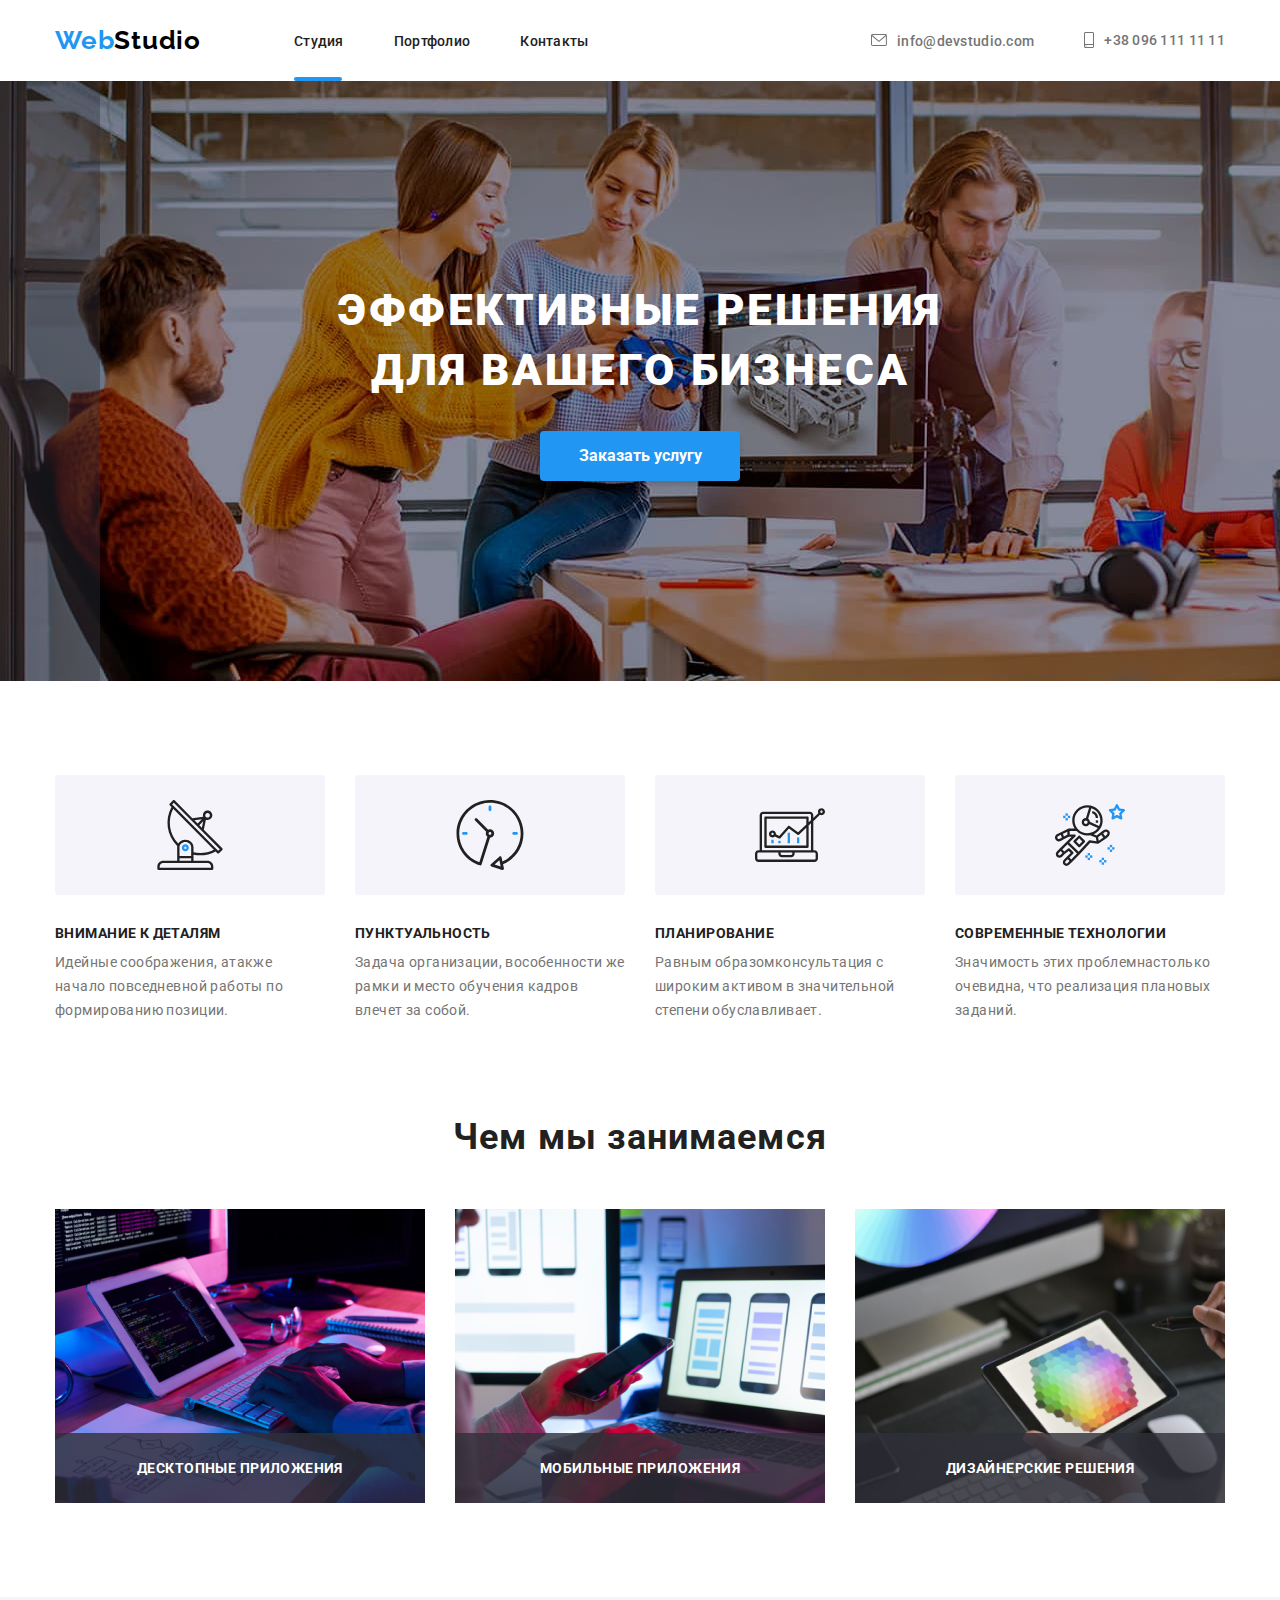
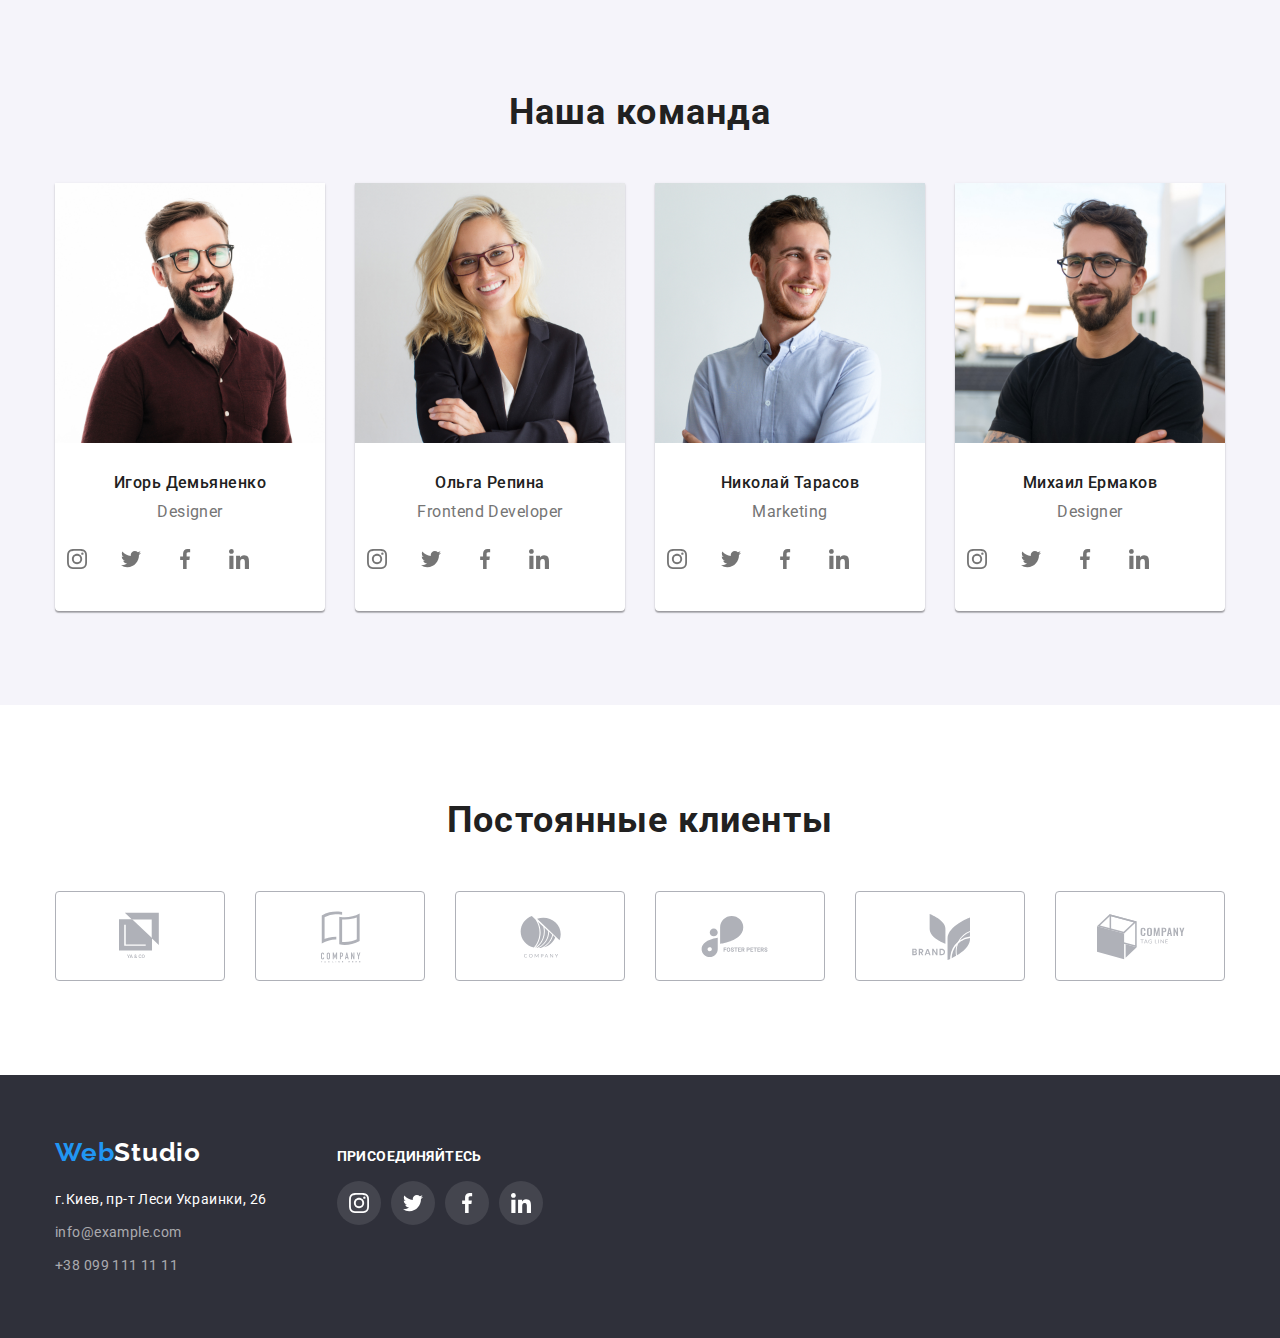
==== commit a17ade16: "Фокус в портфоліо." ====
--- a/index.html
+++ b/index.html
@@ -129,27 +129,19 @@
                         <h3 class="our-team-h3"> Игорь Демьяненко</h3>
                         <p class="our-team-p" lang="en">Designer</P>
                             <ul class="our-team-socil-links">
-                                <li ><a href="#" class="link"> <svg
-    class="our-team-socil-item" width="20" height="20">
-                                            <use
-    href="./imagine/symbol-defs.svg#icon-ins"></use>
-                                        </svg></a>
-                                </li>
-                                <li><a href="#"class="link"> <svg
-    class="our-team-socil-item" width="20" height="20">
-                                            <use
-    href="./imagine/symbol-defs.svg#icon-twit"></use>
-                                        </svg></a> </li>
-                                <li><a href="#"class="link"> <svg
-    class="our-team-socil-item" width="20" height="20">
-                                            <use
-    href="./imagine/symbol-defs.svg#icon-fb"></use>
-                                        </svg></a> </li>
-                                <li><a href="#"class="link"> <svg
-    class="our-team-socil-item" width="20" height="20">
-                                            <use
-    href="./imagine/symbol-defs.svg#icon-link"></use>
-                                        </svg></a> </li>
+<li class="soc-link"><a href="#" class="link"> <svg class="our-team-socil-item" width="20" height="20">
+            <use href="./imagine/symbol-defs.svg#icon-ins"></use>
+        </svg></a>
+</li>
+<li class="soc-link"><a href="#" class="link"> <svg class="our-team-socil-item" width="20" height="20">
+            <use href="./imagine/symbol-defs.svg#icon-twit"></use>
+        </svg></a> </li>
+<li class="soc-link"><a href="#" class="link"> <svg class="our-team-socil-item" width="20" height="20">
+            <use href="./imagine/symbol-defs.svg#icon-fb"></use>
+        </svg></a> </li>
+<li class="soc-link"><a href="#" class="link"> <svg class="our-team-socil-item" width="20" height="20">
+            <use href="./imagine/symbol-defs.svg#icon-link"></use>
+        </svg></a> </li>
                             </ul>
                     </li>
                     <li class="our-team-img"><img
@@ -157,79 +149,63 @@
                         <h3 class="our-team-h3"> Ольга Репина</h3>
                         <p class="our-team-p" lang="en">Frontend Developer</p>
                         <ul class="our-team-socil-links">
-                            <li ><a href="#" class="link"> <svg
+<li class="soc-link"><a href="#" class="link"> <svg class="our-team-socil-item" width="20" height="20">
+            <use href="./imagine/symbol-defs.svg#icon-ins"></use>
+        </svg></a>
+</li>
+<li class="soc-link"><a href="#" class="link"> <svg class="our-team-socil-item" width="20" height="20">
+            <use href="./imagine/symbol-defs.svg#icon-twit"></use>
+        </svg></a> </li>
+<li class="soc-link"><a href="#" class="link"> <svg class="our-team-socil-item" width="20" height="20">
+            <use href="./imagine/symbol-defs.svg#icon-fb"></use>
+        </svg></a> </li>
+<li class="soc-link"><a href="#" class="link"> <svg class="our-team-socil-item" width="20" height="20">
+            <use href="./imagine/symbol-defs.svg#icon-link"></use>
+        </svg></a> </li>
+                        </ul>
+                    </li>
+                    <li class="our-team-img"><img
+src="./imagine/img3.jpg" width="270" alt="фото Николай Тарасов">
+                        <h3 class="our-team-h3"> Николай Тарасов</h3>
+                        <p class="our-team-p" lang="en">Marketing</p>
+                        <ul class="our-team-socil-links">
+<li class="soc-link"><a href="#" class="link"> <svg class="our-team-socil-item" width="20" height="20">
+            <use href="./imagine/symbol-defs.svg#icon-ins"></use>
+        </svg></a>
+</li>
+<li class="soc-link"><a href="#" class="link"> <svg class="our-team-socil-item" width="20" height="20">
+            <use href="./imagine/symbol-defs.svg#icon-twit"></use>
+        </svg></a> </li>
+<li class="soc-link"><a href="#" class="link"> <svg class="our-team-socil-item" width="20" height="20">
+            <use href="./imagine/symbol-defs.svg#icon-fb"></use>
+        </svg></a> </li>
+<li class="soc-link"><a href="#" class="link"> <svg class="our-team-socil-item" width="20" height="20">
+            <use href="./imagine/symbol-defs.svg#icon-link"></use>
+        </svg></a> </li>
+                        </ul>
+                    </li>
+                    <li class="our-team-img"><img
+src="./imagine/img4.jpg" width="270" alt="фото Михаил Ермаков">
+                        <h3 class="our-team-h3"> Михаил Ермаков</h3>
+                        <p class="our-team-p" lang="en">Designer</p>
+                        <ul class="our-team-socil-links">
+                            <li class="soc-link"><a href="#" class="link"> <svg
 class="our-team-socil-item" width="20" height="20">
                                         <use
 href="./imagine/symbol-defs.svg#icon-ins"></use>
                                     </svg></a>
                             </li>
-                            <li><a href="#"class="link"> <svg
+                            <li class="soc-link"><a href="#"class="link"> <svg
 class="our-team-socil-item" width="20" height="20">
                                         <use
 href="./imagine/symbol-defs.svg#icon-twit"></use>
                                     </svg></a> </li>
-                            <li><a href="#"class="link"> <svg
+                            <li class="soc-link"><a href="#"class="link"> <svg
 class="our-team-socil-item" width="20" height="20">
                                         <use
 href="./imagine/symbol-defs.svg#icon-fb"></use>
                                     </svg></a> </li>
-                            <li><a href="#"class="link"> <svg
-class="our-team-socil-item" width="20" height="20">
-                                        <use
-href="./imagine/symbol-defs.svg#icon-link"></use>
-                                    </svg></a> </li>
-                        </ul>
-                    </li>
-                    <li class="our-team-img"><img
-src="./imagine/img3.jpg" width="270" alt="фото Николай Тарасов">
-                        <h3 class="our-team-h3"> Николай Тарасов</h3>
-                        <p class="our-team-p" lang="en">Marketing</p>
-                        <ul class="our-team-socil-links">
-                            <li ><a href="#" class="link"> <svg
-class="our-team-socil-item" width="20" height="20">
-                                        <use
-href="./imagine/symbol-defs.svg#icon-ins"></use>
-                                    </svg></a>
-                            </li>
-                            <li><a href="#"class="link"> <svg
-class="our-team-socil-item" width="20" height="20">
-                                        <use
-href="./imagine/symbol-defs.svg#icon-twit"></use>
-                                    </svg></a> </li>
-                            <li><a href="#"class="link"> <svg
-class="our-team-socil-item" width="20" height="20">
-                                        <use
-href="./imagine/symbol-defs.svg#icon-fb"></use>
-                                    </svg></a> </li>
-                            <li><a href="#"class="link"> <svg
-class="our-team-socil-item" width="20" height="20">
-                                        <use
-href="./imagine/symbol-defs.svg#icon-link"></use>
-                                    </svg></a> </li>
-                        </ul>
-                    </li>
-                    <li class="our-team-img"><img
-src="./imagine/img4.jpg" width="270" alt="фото Михаил Ермаков">
-                        <h3 class="our-team-h3"> Михаил Ермаков</h3>
-                        <p class="our-team-p" lang="en">Designer</p>
-                        <ul class="our-team-socil-links">
-                            <li ><a href="#" class="link"> <svg
-class="our-team-socil-item" width="20" height="20">
-                                        <use
-href="./imagine/symbol-defs.svg#icon-ins"></use>
-                                    </svg></a>
-                            </li>
-                            <li><a href="#"class="link"> <svg
-class="our-team-socil-item" width="20" height="20">
-                                        <use
-href="./imagine/symbol-defs.svg#icon-twit"></use>
-                                    </svg></a> </li>
-                            <li><a href="#"class="link"> <svg
-class="our-team-socil-item" width="20" height="20">
-                                        <use
-href="./imagine/symbol-defs.svg#icon-fb"></use>
-                                    </svg></a> </li>
-                            <li><a href="#"class="link"> <svg
+                            <li class="soc-link"><a href="#"class="link"> <svg
 class="our-team-socil-item" width="20" height="20">
                                         <use
 href="./imagine/symbol-defs.svg#icon-link"></use>
@@ -291,47 +267,39 @@
     <footer class="footer">
         <div class="all-footer conteiner">
             <div class="logo-adress">
-                <a href="#" class="navigation-link footer"><span
-class="logo-blue">Web</span><span
+                <a href="#" class="navigation-link footer"><span class="logo-blue">Web</span><span
                         class="logo-white">Studio</span></a>
-                <address class="footer-adress"> <a class="footer-adress-map"
-                        href="https://goo.gl/maps/pfqSpMcwWY89Kn897"
-target="_blank" rel="nofollow noopener">г.Киев,
+                <address class="footer-adress"> <a class="footer-adress-map" href="https://goo.gl/maps/pfqSpMcwWY89Kn897"
+                        target="_blank" rel="nofollow noopener">г.Киев,
                         пр-т Леси Украинки, 26</a>
-                    <a class="adress-mail-footer"
-href="mailto:info@example.com">info@example.com</a>
-                    <a class="adress-tel-footer"
-href="tel:+380991111111">+38 099 111 11 11</a>
+                    <a class="adress-mail-footer" href="mailto:info@example.com">info@example.com</a>
+                    <a class="adress-tel-footer" href="tel:+380991111111">+38 099 111 11 11</a>
                 </address>
             </div>
             <div class="social-link-b">
                 <b class="appeal">присоединяйтесь</b>
                 <ul class="our-team-socil-links">
-                    <li class="footer-soc-link"><a href="#" class="li-class"> <svg
-class="our-team-socil-item" width="20" height="20">
-                                <use
-href="./imagine/symbol-defs.svg#icon-ins"></use>
-                            </svg></a>
-                    </li>
-                    <li class="footer-soc-link"><a href="#" class="li-class"> <svg
-class="our-team-socil-item" width="20" height="20">
-                                <use
-href="./imagine/symbol-defs.svg#icon-twit"></use>
+                    <li class="footer-soc-link"><a href="#" class="li-class"> <svg class="our-team-socil-item" width="20"
+                                height="20">
+                                <use href="./imagine/symbol-defs.svg#icon-ins"></use>
+                            </svg></a>
+                    </li>
+                    <li class="footer-soc-link"><a href="#" class="li-class"> <svg class="our-team-socil-item" width="20"
+                                height="20">
+                                <use href="./imagine/symbol-defs.svg#icon-twit"></use>
                             </svg></a> </li>
-                    <li class="footer-soc-link"><a href="#" class="li-class"> <svg
-class="our-team-socil-item" width="20" height="20">
-                                <use
-href="./imagine/symbol-defs.svg#icon-fb"></use>
-                           </svg></a> </li>
-                    <liclass="footer-soc-link"><a href="#" class="li-class"> <svg
-class="our-team-socil-item" width="20" height="20">
-                                <use
-href="./imagine/symbol-defs.svg#icon-link"></use>
+                    <li class="footer-soc-link"><a href="#" class="li-class"> <svg class="our-team-socil-item" width="20"
+                                height="20">
+                                <use href="./imagine/symbol-defs.svg#icon-fb"></use>
+                            </svg></a> </li>
+                    <liclass="footer-soc-link"><a href="#" class="li-class"> <svg class="our-team-socil-item" width="20"
+                                height="20">
+                                <use href="./imagine/symbol-defs.svg#icon-link"></use>
                             </svg></a> </liclass=>
                 </ul>
             </div>
         </div>
-
+    
     </footer>
 
 
--- a/style.css
+++ b/style.css
@@ -1,4 +1,3 @@
-
 ul {
   list-style: none;
 }
@@ -91,28 +90,26 @@
   margin-right: 10px;
   fill: #757575;
   fill: currentColor;
-  
-}
-  .navigation-item .current::after{
+}
+.navigation-item .current::after {
   position: absolute;
   bottom: 0;
   width: 48px;
   height: 4px;
   display: block;
   content: "";
-  background:var(--accent-color);
+  background: var(--accent-color);
   border-radius: 2px;
-  }
-.header-portfolio .navigation-item .current::after{
+}
+.header-portfolio .navigation-item .current::after {
   position: absolute;
   bottom: 0;
   width: 78px;
   height: 4px;
   display: block;
   content: "";
-  background:var(--accent-color);
+  background: var(--accent-color);
   border-radius: 2px;
-
 }
 
 .header-adress {
@@ -122,12 +119,12 @@
 .adress-tel-header {
   margin-left: 50px;
 }
-.adress-mail-header, 
-  .adress-tel-header{
-    transition-property: color;
-    transition-duration: 250ms;
-    transition-timing-function: cubic-bezier(0.4, 0, 0.2, 1);
-  }
+.adress-mail-header,
+.adress-tel-header {
+  transition-property: color;
+  transition-duration: 250ms;
+  transition-timing-function: cubic-bezier(0.4, 0, 0.2, 1);
+}
 
 .header-adress-logo {
   display: flex;
@@ -175,8 +172,7 @@
   line-height: 1.142;
   letter-spacing: 0.02em;
   color: var(--text-p);
-  
-    }
+}
 .navigation-item.current {
   color: var(--accent-color);
 }
@@ -202,8 +198,8 @@
 /* Це спеціально зроблено. Я знаю, що можно було в один клас, але мені
 так поки більш зрозуміло */
 .li-class:focus,
- .adress-mail-header:focus,
- .adress-mail-header:hover,
+.adress-mail-header:focus,
+.adress-mail-header:hover,
 .adress-tel-header:hover,
 .adress-tel-header:focus,
 .footer-adress-map:hover,
@@ -213,14 +209,13 @@
 .adress-mail-footer:hover,
 .adress-mail-footer:focus {
   color: var(--accent-color);
-  fill: var(--accent-color);  
- }
+  fill: var(--accent-color);
+}
 .navigation-item.current:hover,
 .navigation-item.current:focus,
 .link-to-swith:hover,
 .link-to-swith:focus {
   color: var(--accent-color);
-  
 }
 .links-list-item:hover,
 .links-list-item:focus,
@@ -228,21 +223,23 @@
 .modal-btn:focus {
   color: #ffffff;
   background: #2196f3;
-
 }
 .links-list-item:hover,
-.links-list-item:focus{
-box-shadow: 0px 3px 1px rgba(0, 0, 0, 0.1), 0px 1px 2px rgba(0, 0, 0, 0.08), 0px 2px 2px rgba(0, 0, 0, 0.12);
+.links-list-item:focus {
+  box-shadow: 0px 3px 1px rgba(0, 0, 0, 0.1), 0px 1px 2px rgba(0, 0, 0, 0.08),
+    0px 2px 2px rgba(0, 0, 0, 0.12);
 }
 
 /*---header end---*/
 /* --main-section-- */
-.section-main{
+.section-main {
   padding-bottom: 94px;
 }
 /*---section-hero---*/
 .hero-foto {
-  max-width: 1600px;
+  /* width: 1600px; */
+  background-repeat: no-repeat;
+  background-size: 100px, cover;
   height: 600px;
   background-image: linear-gradient(
       to right,
@@ -273,8 +270,7 @@
   letter-spacing: 0.02em;
   color: #757575;
   align-items: center;
-  
-  }
+}
 .section-h1 {
   margin: 0 auto;
   min-width: 696px;
@@ -371,16 +367,15 @@
 }
 /*---section-benefits- end--*/
 
-
 /*what we doing*/
-.what-we-doing-img{
+.what-we-doing-img {
   position: relative;
 }
-   .desktop-app{
+.desktop-app {
   position: absolute;
   bottom: 0;
   padding: 27px 53px;
-   width: 370px;
+  width: 370px;
   height: 70px;
   text-align: center;
   font-style: normal;
@@ -391,7 +386,6 @@
   text-transform: uppercase;
   color: #ffffff;
   background: rgba(47, 48, 58, 0.8);
-
 }
 .what-we-doing-h2 {
   margin-bottom: 50px;
@@ -432,7 +426,7 @@
   justify-content: center;
 }
 .team-section {
-  max-width: 1600px;
+  /* max-width: 1600px; */
   padding-top: 94px;
   padding-bottom: 94px;
   background: #f5f4fa;
@@ -475,18 +469,20 @@
   transition-property: fill;
   transition-duration: 250ms;
   transition-timing-function: cubic-bezier(0.4, 0, 0.2, 1);
-  }
-  .link{
-    padding: 12px 12px;
-    display: block;
-    width: 44px;
-    height: 44px;
-    border-radius: 50%;
-    transition-property: background-color;
-    transition-duration: 250ms;
-    transition-timing-function: cubic-bezier(0.4, 0, 0.2, 1);
-  }
-
+}
+.link {
+  padding: 12px 12px;
+  display: block;
+  width: 44px;
+  height: 44px;
+  border-radius: 50%;
+  transition-property: background-color;
+  transition-duration: 250ms;
+  transition-timing-function: cubic-bezier(0.4, 0, 0.2, 1);
+}
+.soc-link:not(:last-child) {
+  margin-right: 10px;
+}
 .li-class {
   display: block;
   padding: 12px 12px;
@@ -496,11 +492,11 @@
   transition-timing-function: cubic-bezier(0.4, 0, 0.2, 1);
 }
 .link:hover > .our-team-socil-item,
-.link:focus > .our-team-socil-item{
+.link:focus > .our-team-socil-item {
   fill: white;
 }
 .link:hover,
-.link:focus{
+.link:focus {
   background-color: var(--accent-color);
 }
 
@@ -510,13 +506,12 @@
 .our-team-socil-links {
   display: flex;
   padding: 0;
-  margin: 0;
   list-style: none;
   margin-top: 16px;
   margin-bottom: 30px;
-  justify-content: space-around;
-}
-
+  margin-right: 32px;
+  /* justify-content: space-around; */
+}
 
 /*team-end--*/
 
@@ -524,7 +519,7 @@
 
 .regular-client {
   padding-top: 94px;
-  }
+}
 .regular-client-div {
   display: block;
 }
@@ -546,11 +541,11 @@
 .link-reg-cli:focus > .svg-logo5,
 .link-reg-cli:hover > .svg-logo5,
 .link-reg-cli:focus > .svg-logo6,
-.link-reg-cli:hover > .svg-logo6{
+.link-reg-cli:hover > .svg-logo6 {
   fill: var(--accent-color);
   border: 1px solid #2196f3;
   border-radius: 4px;
-  }
+}
 
 .regular-client-img {
   width: 170px;
@@ -566,11 +561,10 @@
   transition-property: border;
   transition-duration: 250ms;
   transition-timing-function: cubic-bezier(0.4, 0, 0.2, 1);
-  }
-
+}
 
 .svg-logo1 {
-    padding: 20px 63px;
+  padding: 20px 63px;
   width: 170px;
   height: 90px;
   fill: #afb1b8;
@@ -645,7 +639,7 @@
 }
 .footer {
   flex-grow: 1;
-  max-width: 1600px;
+
   background-color: #2f303a;
   margin: auto;
 }
@@ -691,9 +685,9 @@
 .footer .li-class:focus {
   background: var(--accent-color);
 }
-.footer-adress-map, 
+.footer-adress-map,
 .adress-mail-footer,
-.adress-tel-footer{
+.adress-tel-footer {
   transition: color 250ms cubic-bezier(0.4, 0, 0.2, 1);
 }
 
@@ -726,7 +720,7 @@
   color: var(--text-p);
   padding: 6px 22px;
   transition: color 250ms cubic-bezier(0.4, 0, 0.2, 1),
-  background-color 250ms cubic-bezier(0.4, 0, 0.2, 1);
+    background-color 250ms cubic-bezier(0.4, 0, 0.2, 1);
 }
 
 .link-list-btn:not(:last-child) {
@@ -754,21 +748,30 @@
   justify-content: center;
   display: flex;
   flex-wrap: wrap;
-}
-.portfolio-projects-link:nth-child(n + 7) {
-  margin-bottom: 0;
-}
-.portfolio-projects-link {
-  
-  min-width: 370px;
+  flex-basis: calc(100% / 3 - 30px);
+  /* margin-left: -30px;
+  margin-bottom: -30px; */
+}
+.portfolio-projects-li {
   margin-left: 30px;
   margin-bottom: 30px;
-  flex-basis: calc(100% / 3 - 30px);
+}
+.portfolio-projects-li:nth-child(3n + 1) {
+  margin-left: 0;
+}
+.portfolio-projects-li:nth-child(n + 7) {
+  margin-bottom: 0;
+}
+
+.portfolio-projects-link {
+  display: block;
+  min-width: 370px;
   transition-property: box-shadow;
   transition-duration: 250ms;
   transition-timing-function: cubic-bezier(0.4, 0, 0.2, 1);
 }
-.portfolio-projects-link:hover {
+.portfolio-projects-link:hover,
+.portfolio-projects-link:focus {
   box-shadow: 0px 1px 1px rgba(0, 0, 0, 0.12), 0px 4px 4px rgba(0, 0, 0, 0.06),
     1px 4px 6px rgba(0, 0, 0, 0.16);
 }
@@ -778,7 +781,7 @@
   border-bottom: 1px solid #eeeeee;
   padding: 20px 24px;
 }
-.portfolio-overlay{
+.portfolio-overlay {
   position: absolute;
   transition: all 500ms linear;
   left: 0;
@@ -790,31 +793,28 @@
   font-weight: normal;
   font-size: 18px;
   line-height: 1.555;
-  color: #FFFFFF;
+  color: #ffffff;
   background: rgba(33, 150, 243, 0.9);
   transform: translateY(100%);
 }
 .portfolio-projects-link:hover .portfolio-overlay,
-.portfolio-projects-link:focus .portfolio-overlay{
+.portfolio-projects-link:focus .portfolio-overlay {
   transform: translateY(0);
 }
-.div-for-overflow{
+.div-for-overflow {
   position: relative;
   overflow: hidden;
 }
 
-.portfolio-projects-link:nth-child(-n + 3) {
+.portfolio-projects-focus:nth-child(-n + 3) {
   margin-top: 0;
 }
-.portfolio-projects-link:nth-child(3n + 1) {
+.portfolio-projects-focus:nth-child(3n + 1) {
   margin-left: 0;
 }
 
 .visiility {
   visibility: hidden;
-}
-a:visited.footer-adress-map {
-  color: #ffffff;
 }
 
 a:visited.link-to-swith.studio {
@@ -824,13 +824,10 @@
 .adress-tel-footer {
   color: rgba(255, 255, 255, 0.6);
 }
-/* a:visited.link-to-swith {
-  color: #212121;
-} */
+
 .link-to-swith {
   color: #212121;
   transition-property: color;
   transition-duration: 250ms;
   transition-timing-function: cubic-bezier(0.4, 0, 0.2, 1);
-  }
-  +}
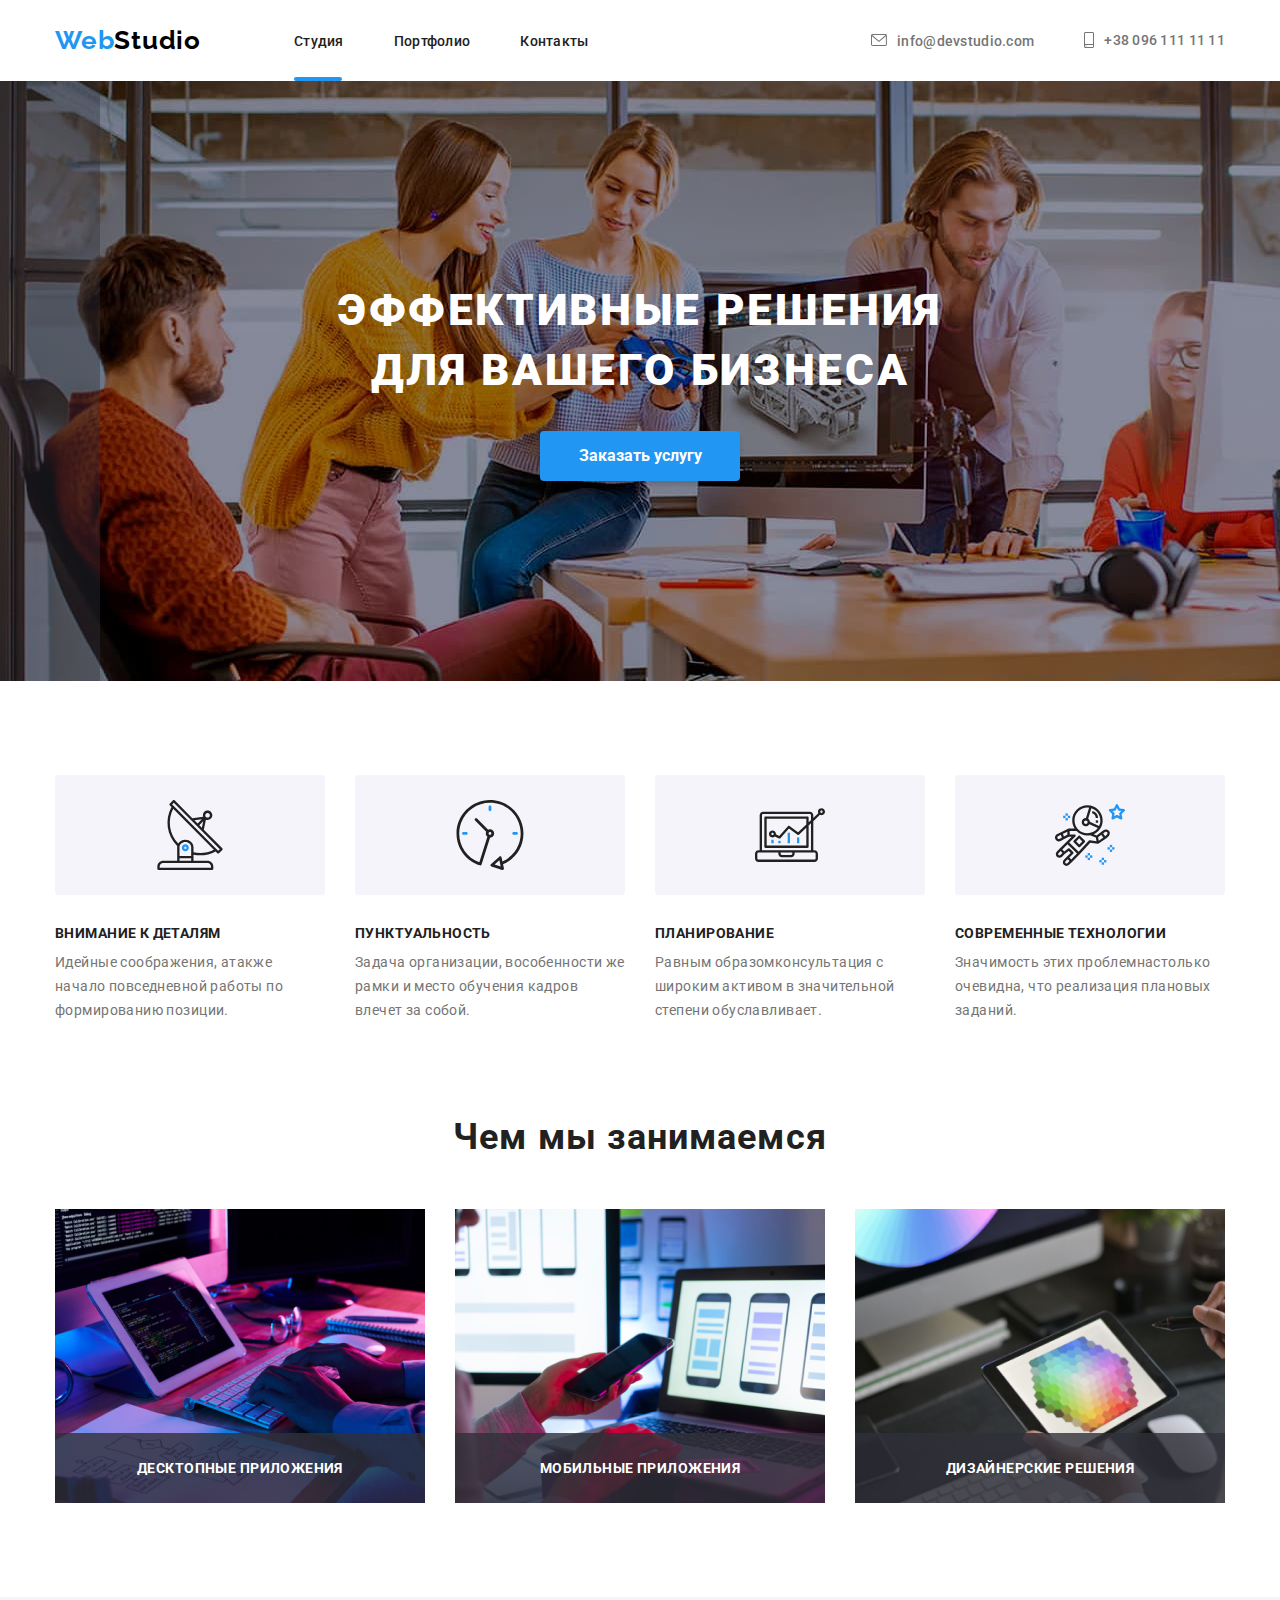
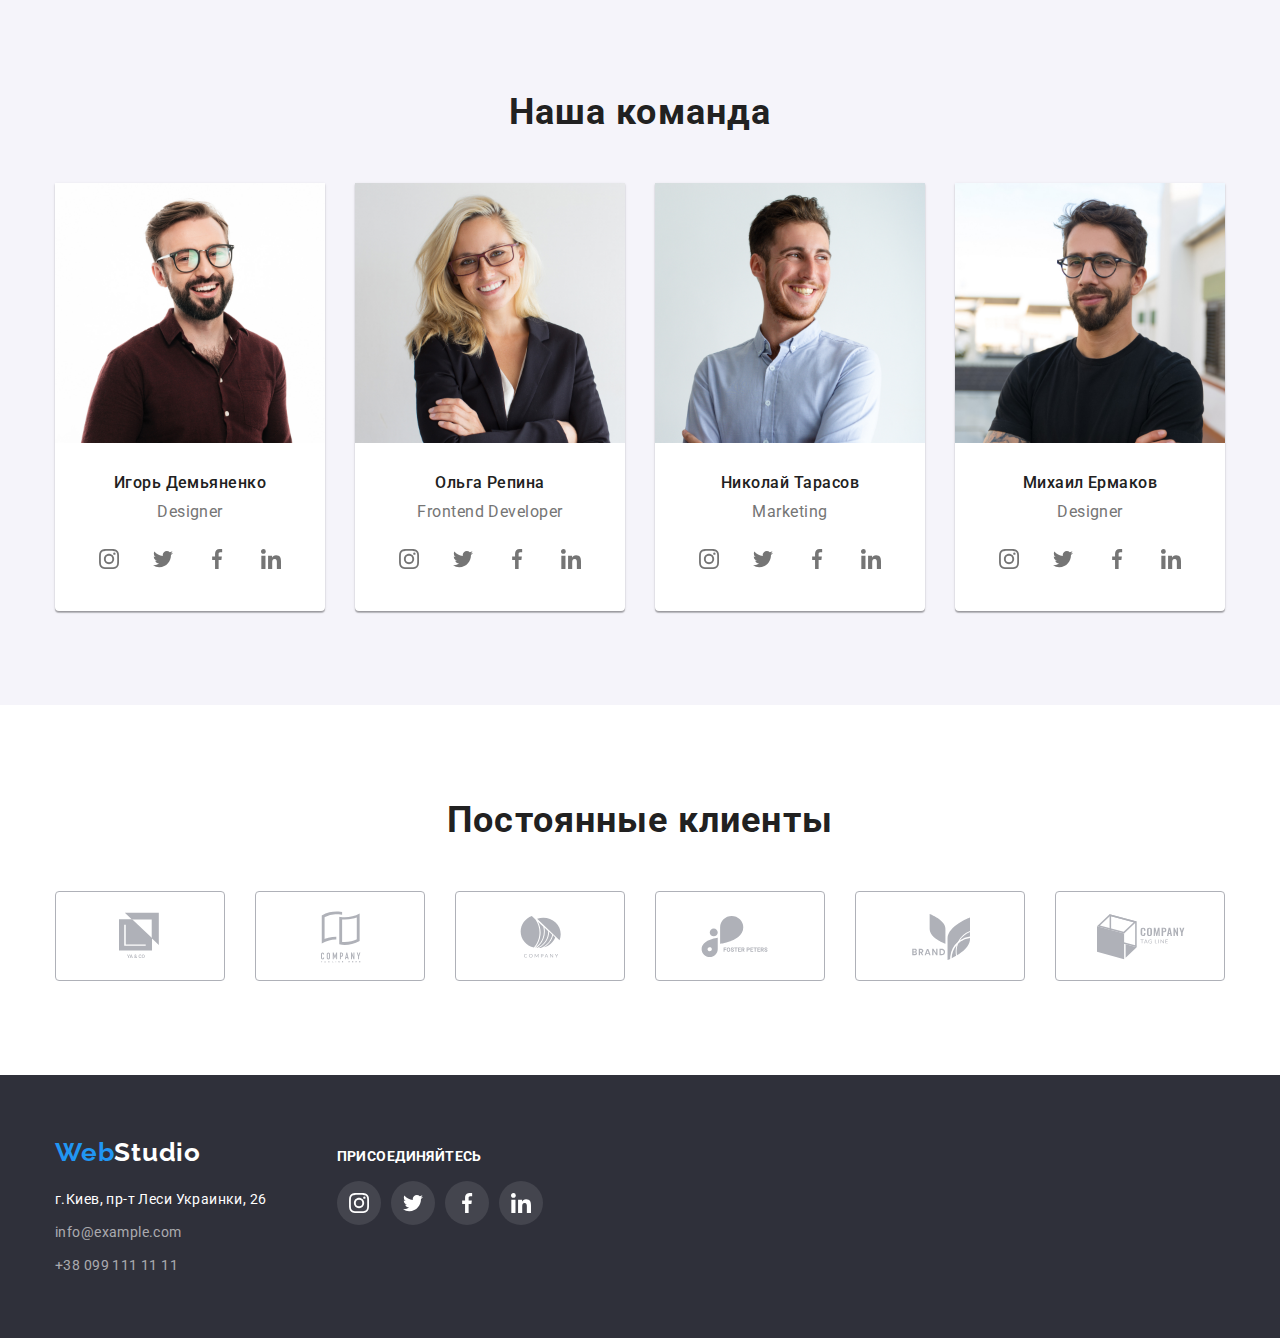
==== commit e46327c2: "З дому. Фокус." ====
--- a/index.html
+++ b/index.html
@@ -58,7 +58,7 @@
                     <h1 class="section-h1"> эффективные решения<br>
 для вашего бизнеса</h1>
                     <button class="modal-btn-header"
-type="button">Заказать услугу</button>
+type="button" data-modal-open>Заказать услугу</button>
                 </div>
             </div>
 
@@ -301,7 +301,16 @@
         </div>
     
     </footer>
-
+    <!-- Модальне вікно -->
+    <div class="backdrop is-hidden" data-modal>
+        <div class="modalka"> 
+        <batton type="button" class="modalka-btn" data-modal-close><svg class="close-svg">
+            <use
+    href="./imagine/symbol-defs.svg#close"></use>
+        </svg></batton> 
+    </div>   
+    </div>
+    <script src="./modal.js"></script>
 
 </body>
 
--- a/style.css
+++ b/style.css
@@ -510,6 +510,7 @@
   margin-top: 16px;
   margin-bottom: 30px;
   margin-right: 32px;
+  margin-left: 32px;
   /* justify-content: space-around; */
 }
 
@@ -690,6 +691,10 @@
 .adress-tel-footer {
   transition: color 250ms cubic-bezier(0.4, 0, 0.2, 1);
 }
+.footer .our-team-socil-links{
+  margin-left: 0;
+
+}
 
 /*footer end*/
 
@@ -831,3 +836,51 @@
   transition-duration: 250ms;
   transition-timing-function: cubic-bezier(0.4, 0, 0.2, 1);
 }
+
+ /* --модальне вікно-- */
+ .backdrop {
+  position: fixed;
+  top: 0;
+  left: 0;
+  width: 100%;
+  height: 100%;
+  background-color: rgba(0, 0, 0, 0.2);
+}
+.backdrop.is-hidden{
+  opacity: 0;
+  pointer-events: none;
+}
+.backdrop.is-hidden .modalka{
+transform: translate(-50%,-50%) scale(0.5);
+
+}
+.modalka{
+position: absolute;
+top: 50%;
+left: 50%;
+transform: translate(-50%,-50%) scale(1);
+min-width: 528px;
+min-height: 581px;
+background: #FFFFFF;
+box-shadow: 0px 1px 3px rgba(0, 0, 0, 0.12), 0px 1px 1px rgba(0, 0, 0, 0.14), 0px 2px 1px rgba(0, 0, 0, 0.2);
+border-radius: 4px;
+transition: transform 250ms cubic-bezier(0.4, 0, 0.2, 1);
+}
+.modalka-btn{
+  margin-top: 8px;
+  margin-left: 490px;
+  display: block;
+  content: '';
+  width: 30px;
+  height: 30px;
+  background: #FFFFFF;
+  border: 1px solid rgba(0, 0, 0, 0.1);
+  border-radius: 50%;
+      cursor: pointer;
+    }
+.close-svg{
+display: block;
+width: 30px;
+height: 30px;
+padding: 9px 9px;
+}